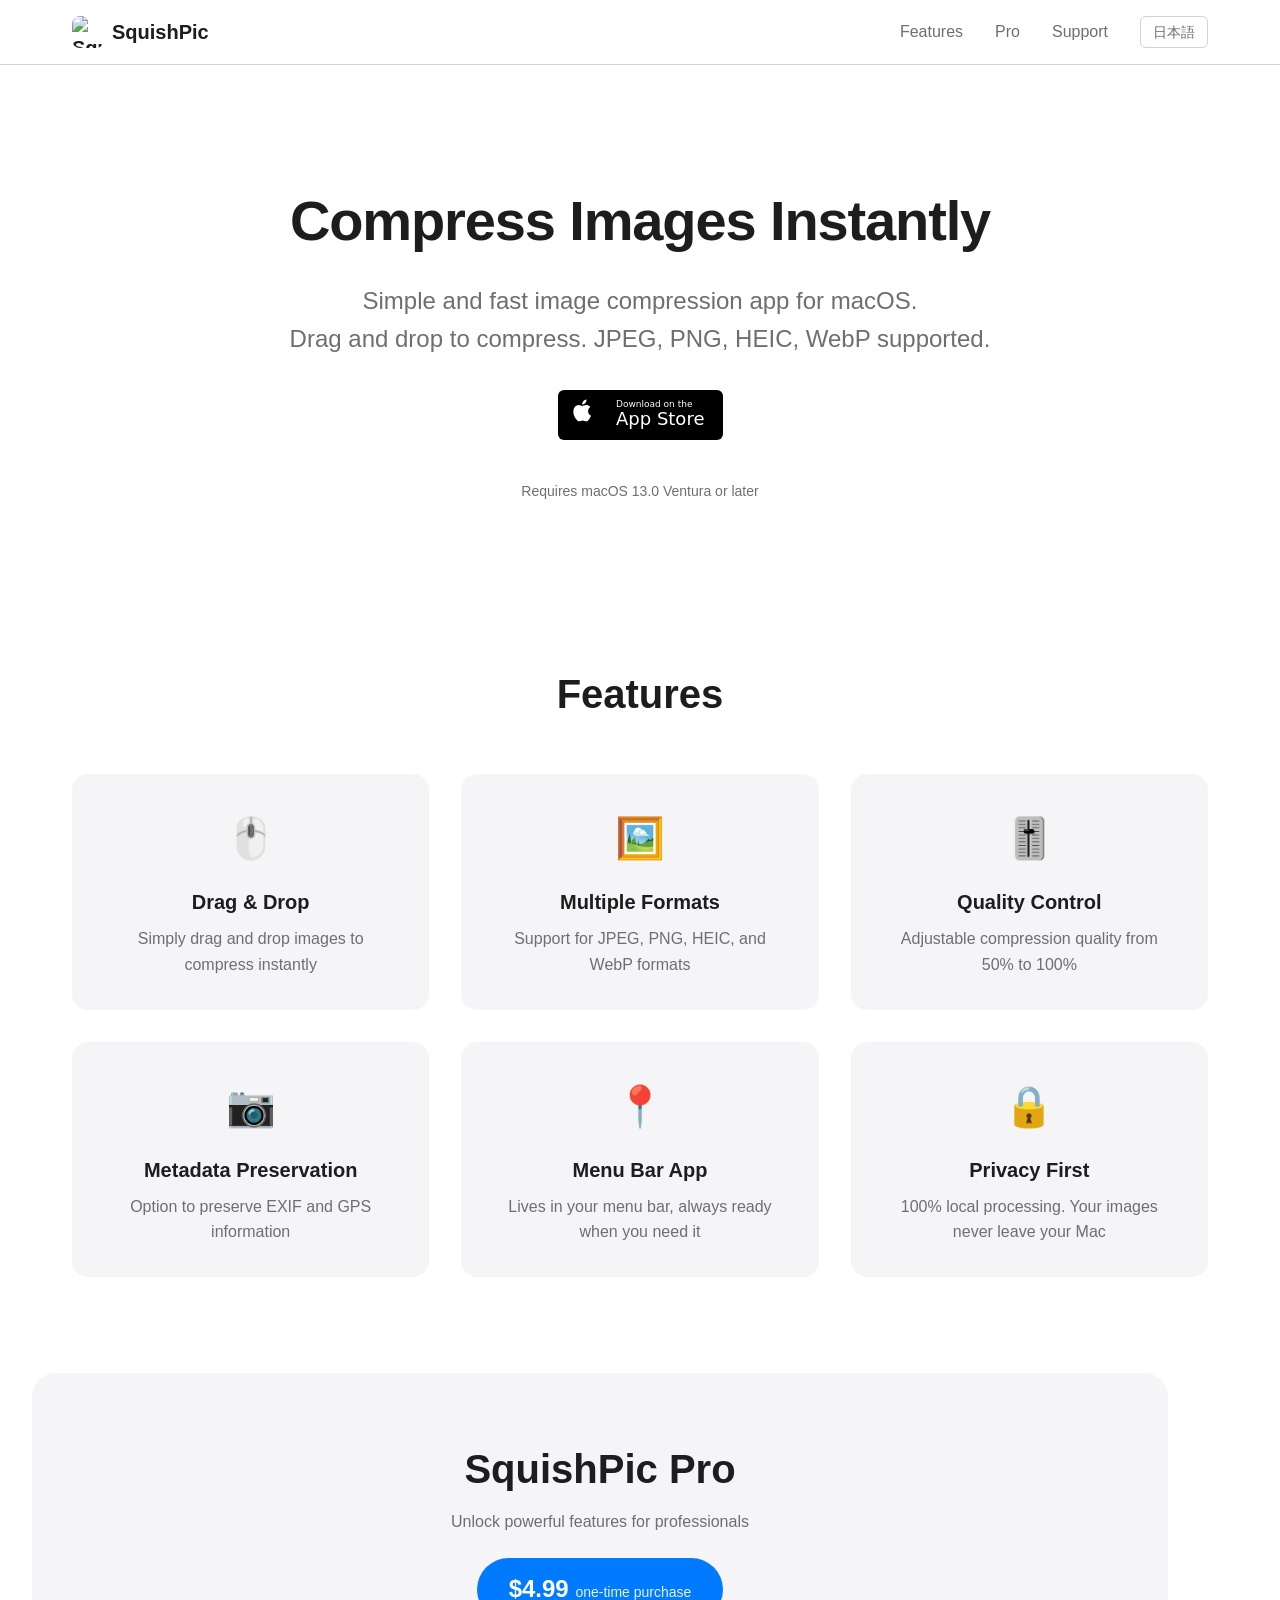
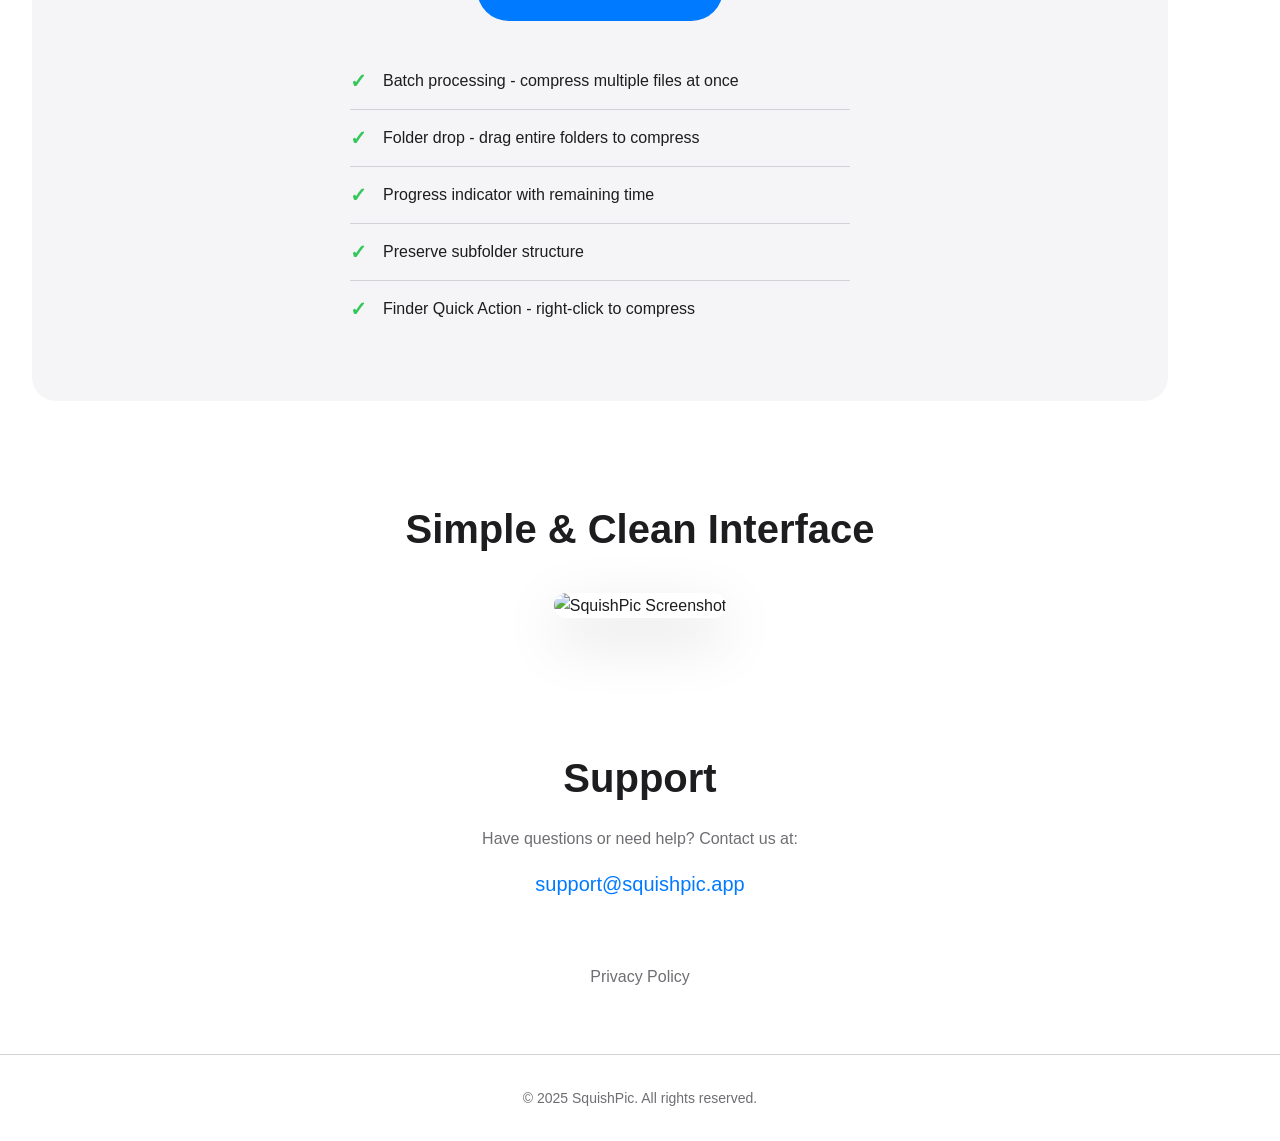
==== index.html @ c9b2c3c4 "Initial website setup with English and Japanese versions - Landing page with features, Pro version d" ====
<!DOCTYPE html>
<html lang="en">
<head>
    <meta charset="UTF-8">
    <meta name="viewport" content="width=device-width, initial-scale=1.0">
    <title>SquishPic - Fast Image Compression for macOS</title>
    <meta name="description" content="SquishPic is a simple and fast image compression app for macOS. Compress JPEG, PNG, HEIC, and WebP images with drag and drop.">
    <link rel="stylesheet" href="css/style.css">
    <link rel="icon" href="images/icon.png" type="image/png">
</head>
<body>
    <header>
        <nav>
            <div class="logo">
                <img src="images/icon.png" alt="SquishPic" width="32" height="32">
                <span>SquishPic</span>
            </div>
            <div class="nav-links">
                <a href="#features">Features</a>
                <a href="#pro">Pro</a>
                <a href="#support">Support</a>
                <a href="ja/" class="lang-switch">日本語</a>
            </div>
        </nav>
    </header>

    <main>
        <section class="hero">
            <h1>Compress Images Instantly</h1>
            <p class="tagline">Simple and fast image compression app for macOS.<br>Drag and drop to compress. JPEG, PNG, HEIC, WebP supported.</p>
            <div class="cta">
                <!-- App Store badge will be added after release -->
                <a href="#" class="app-store-badge">
                    <img src="images/appstore.svg" alt="Download on the App Store">
                </a>
            </div>
            <p class="requirements">Requires macOS 13.0 Ventura or later</p>
        </section>

        <section id="features" class="features">
            <h2>Features</h2>
            <div class="feature-grid">
                <div class="feature-card">
                    <div class="feature-icon">🖱️</div>
                    <h3>Drag & Drop</h3>
                    <p>Simply drag and drop images to compress instantly</p>
                </div>
                <div class="feature-card">
                    <div class="feature-icon">🖼️</div>
                    <h3>Multiple Formats</h3>
                    <p>Support for JPEG, PNG, HEIC, and WebP formats</p>
                </div>
                <div class="feature-card">
                    <div class="feature-icon">🎚️</div>
                    <h3>Quality Control</h3>
                    <p>Adjustable compression quality from 50% to 100%</p>
                </div>
                <div class="feature-card">
                    <div class="feature-icon">📷</div>
                    <h3>Metadata Preservation</h3>
                    <p>Option to preserve EXIF and GPS information</p>
                </div>
                <div class="feature-card">
                    <div class="feature-icon">📍</div>
                    <h3>Menu Bar App</h3>
                    <p>Lives in your menu bar, always ready when you need it</p>
                </div>
                <div class="feature-card">
                    <div class="feature-icon">🔒</div>
                    <h3>Privacy First</h3>
                    <p>100% local processing. Your images never leave your Mac</p>
                </div>
            </div>
        </section>

        <section id="pro" class="pro">
            <h2>SquishPic Pro</h2>
            <p class="pro-tagline">Unlock powerful features for professionals</p>
            <div class="price-badge">$4.99 <span>one-time purchase</span></div>
            <div class="pro-features">
                <div class="pro-feature">
                    <span class="check">✓</span>
                    <span>Batch processing - compress multiple files at once</span>
                </div>
                <div class="pro-feature">
                    <span class="check">✓</span>
                    <span>Folder drop - drag entire folders to compress</span>
                </div>
                <div class="pro-feature">
                    <span class="check">✓</span>
                    <span>Progress indicator with remaining time</span>
                </div>
                <div class="pro-feature">
                    <span class="check">✓</span>
                    <span>Preserve subfolder structure</span>
                </div>
                <div class="pro-feature">
                    <span class="check">✓</span>
                    <span>Finder Quick Action - right-click to compress</span>
                </div>
            </div>
        </section>

        <section class="screenshot">
            <h2>Simple & Clean Interface</h2>
            <div class="screenshot-container">
                <img src="images/screenshot1.png" alt="SquishPic Screenshot" class="screenshot-img">
            </div>
        </section>

        <section id="support" class="support">
            <h2>Support</h2>
            <p>Have questions or need help? Contact us at:</p>
            <a href="mailto:support@squishpic.app" class="email-link">support@squishpic.app</a>
            <div class="support-links">
                <a href="privacy.html">Privacy Policy</a>
            </div>
        </section>
    </main>

    <footer>
        <p>&copy; 2025 SquishPic. All rights reserved.</p>
    </footer>
</body>
</html>
---- css/style.css ----
/* SquishPic Website Styles */

:root {
    --primary-color: #007AFF;
    --primary-hover: #0056CC;
    --text-color: #1d1d1f;
    --text-secondary: #6e6e73;
    --background: #ffffff;
    --surface: #f5f5f7;
    --border: #d2d2d7;
    --success: #34c759;
    --max-width: 1200px;
}

@media (prefers-color-scheme: dark) {
    :root {
        --text-color: #f5f5f7;
        --text-secondary: #a1a1a6;
        --background: #000000;
        --surface: #1c1c1e;
        --border: #38383a;
    }
}

* {
    margin: 0;
    padding: 0;
    box-sizing: border-box;
}

body {
    font-family: -apple-system, BlinkMacSystemFont, 'Segoe UI', Roboto, Oxygen, Ubuntu, sans-serif;
    line-height: 1.6;
    color: var(--text-color);
    background-color: var(--background);
}

/* Header & Navigation */
header {
    position: fixed;
    top: 0;
    left: 0;
    right: 0;
    background: var(--background);
    border-bottom: 1px solid var(--border);
    z-index: 100;
    backdrop-filter: blur(20px);
    -webkit-backdrop-filter: blur(20px);
}

nav {
    max-width: var(--max-width);
    margin: 0 auto;
    padding: 1rem 2rem;
    display: flex;
    justify-content: space-between;
    align-items: center;
}

.logo {
    display: flex;
    align-items: center;
    gap: 0.5rem;
    font-weight: 600;
    font-size: 1.25rem;
}

.logo a {
    display: flex;
    align-items: center;
    gap: 0.5rem;
    text-decoration: none;
    color: var(--text-color);
}

.logo img {
    border-radius: 8px;
}

.nav-links {
    display: flex;
    gap: 2rem;
    align-items: center;
}

.nav-links a {
    color: var(--text-secondary);
    text-decoration: none;
    transition: color 0.2s;
}

.nav-links a:hover {
    color: var(--primary-color);
}

.lang-switch {
    padding: 0.25rem 0.75rem;
    border: 1px solid var(--border);
    border-radius: 6px;
    font-size: 0.875rem;
}

/* Main Content */
main {
    padding-top: 80px;
}

section {
    padding: 4rem 2rem;
    max-width: var(--max-width);
    margin: 0 auto;
}

/* Hero Section */
.hero {
    text-align: center;
    padding: 6rem 2rem;
}

.hero h1 {
    font-size: 3.5rem;
    font-weight: 700;
    margin-bottom: 1rem;
    letter-spacing: -0.02em;
}

.tagline {
    font-size: 1.5rem;
    color: var(--text-secondary);
    margin-bottom: 2rem;
}

.cta {
    margin: 2rem 0;
}

.app-store-badge img {
    height: 50px;
}

.requirements {
    font-size: 0.875rem;
    color: var(--text-secondary);
}

/* Features Section */
.features h2 {
    text-align: center;
    font-size: 2.5rem;
    margin-bottom: 3rem;
}

.feature-grid {
    display: grid;
    grid-template-columns: repeat(auto-fit, minmax(300px, 1fr));
    gap: 2rem;
}

.feature-card {
    background: var(--surface);
    padding: 2rem;
    border-radius: 16px;
    text-align: center;
}

.feature-icon {
    font-size: 2.5rem;
    margin-bottom: 1rem;
}

.feature-card h3 {
    font-size: 1.25rem;
    margin-bottom: 0.5rem;
}

.feature-card p {
    color: var(--text-secondary);
}

/* Pro Section */
.pro {
    background: var(--surface);
    border-radius: 24px;
    text-align: center;
    margin: 2rem;
    max-width: calc(var(--max-width) - 4rem);
}

.pro h2 {
    font-size: 2.5rem;
    margin-bottom: 0.5rem;
}

.pro-tagline {
    color: var(--text-secondary);
    margin-bottom: 1.5rem;
}

.price-badge {
    display: inline-block;
    background: var(--primary-color);
    color: white;
    padding: 0.75rem 2rem;
    border-radius: 100px;
    font-size: 1.5rem;
    font-weight: 600;
    margin-bottom: 2rem;
}

.price-badge span {
    font-size: 0.875rem;
    font-weight: 400;
    opacity: 0.9;
}

.pro-features {
    max-width: 500px;
    margin: 0 auto;
    text-align: left;
}

.pro-feature {
    display: flex;
    align-items: center;
    gap: 1rem;
    padding: 0.75rem 0;
    border-bottom: 1px solid var(--border);
}

.pro-feature:last-child {
    border-bottom: none;
}

.check {
    color: var(--success);
    font-weight: 600;
    font-size: 1.25rem;
}

/* Screenshot Section */
.screenshot {
    text-align: center;
}

.screenshot h2 {
    font-size: 2.5rem;
    margin-bottom: 2rem;
}

.screenshot-container {
    max-width: 600px;
    margin: 0 auto;
}

.screenshot-img {
    width: 100%;
    border-radius: 16px;
    box-shadow: 0 20px 60px rgba(0, 0, 0, 0.15);
}

/* Support Section */
.support {
    text-align: center;
}

.support h2 {
    font-size: 2.5rem;
    margin-bottom: 1rem;
}

.support p {
    color: var(--text-secondary);
    margin-bottom: 1rem;
}

.email-link {
    display: inline-block;
    font-size: 1.25rem;
    color: var(--primary-color);
    text-decoration: none;
    margin-bottom: 2rem;
}

.email-link:hover {
    text-decoration: underline;
}

.support-links {
    margin-top: 2rem;
}

.support-links a {
    color: var(--text-secondary);
    text-decoration: none;
}

.support-links a:hover {
    color: var(--primary-color);
}

/* Privacy Policy Page */
.privacy-policy {
    max-width: 800px;
    margin: 0 auto;
    padding: 4rem 2rem;
}

.privacy-policy h1 {
    font-size: 2.5rem;
    margin-bottom: 0.5rem;
}

.last-updated {
    color: var(--text-secondary);
    margin-bottom: 3rem;
}

.privacy-policy section {
    padding: 0;
    margin-bottom: 2rem;
}

.privacy-policy h2 {
    font-size: 1.5rem;
    margin-bottom: 1rem;
    margin-top: 2rem;
}

.privacy-policy p {
    margin-bottom: 1rem;
}

.privacy-policy ul {
    margin-left: 1.5rem;
    margin-bottom: 1rem;
}

.privacy-policy li {
    margin-bottom: 0.5rem;
}

/* Footer */
footer {
    text-align: center;
    padding: 2rem;
    border-top: 1px solid var(--border);
    color: var(--text-secondary);
    font-size: 0.875rem;
}

/* Responsive */
@media (max-width: 768px) {
    .hero h1 {
        font-size: 2.5rem;
    }

    .tagline {
        font-size: 1.25rem;
    }

    nav {
        padding: 1rem;
    }

    .nav-links {
        gap: 1rem;
    }

    section {
        padding: 3rem 1rem;
    }

    .pro {
        margin: 1rem;
    }

    .feature-grid {
        grid-template-columns: 1fr;
    }
}
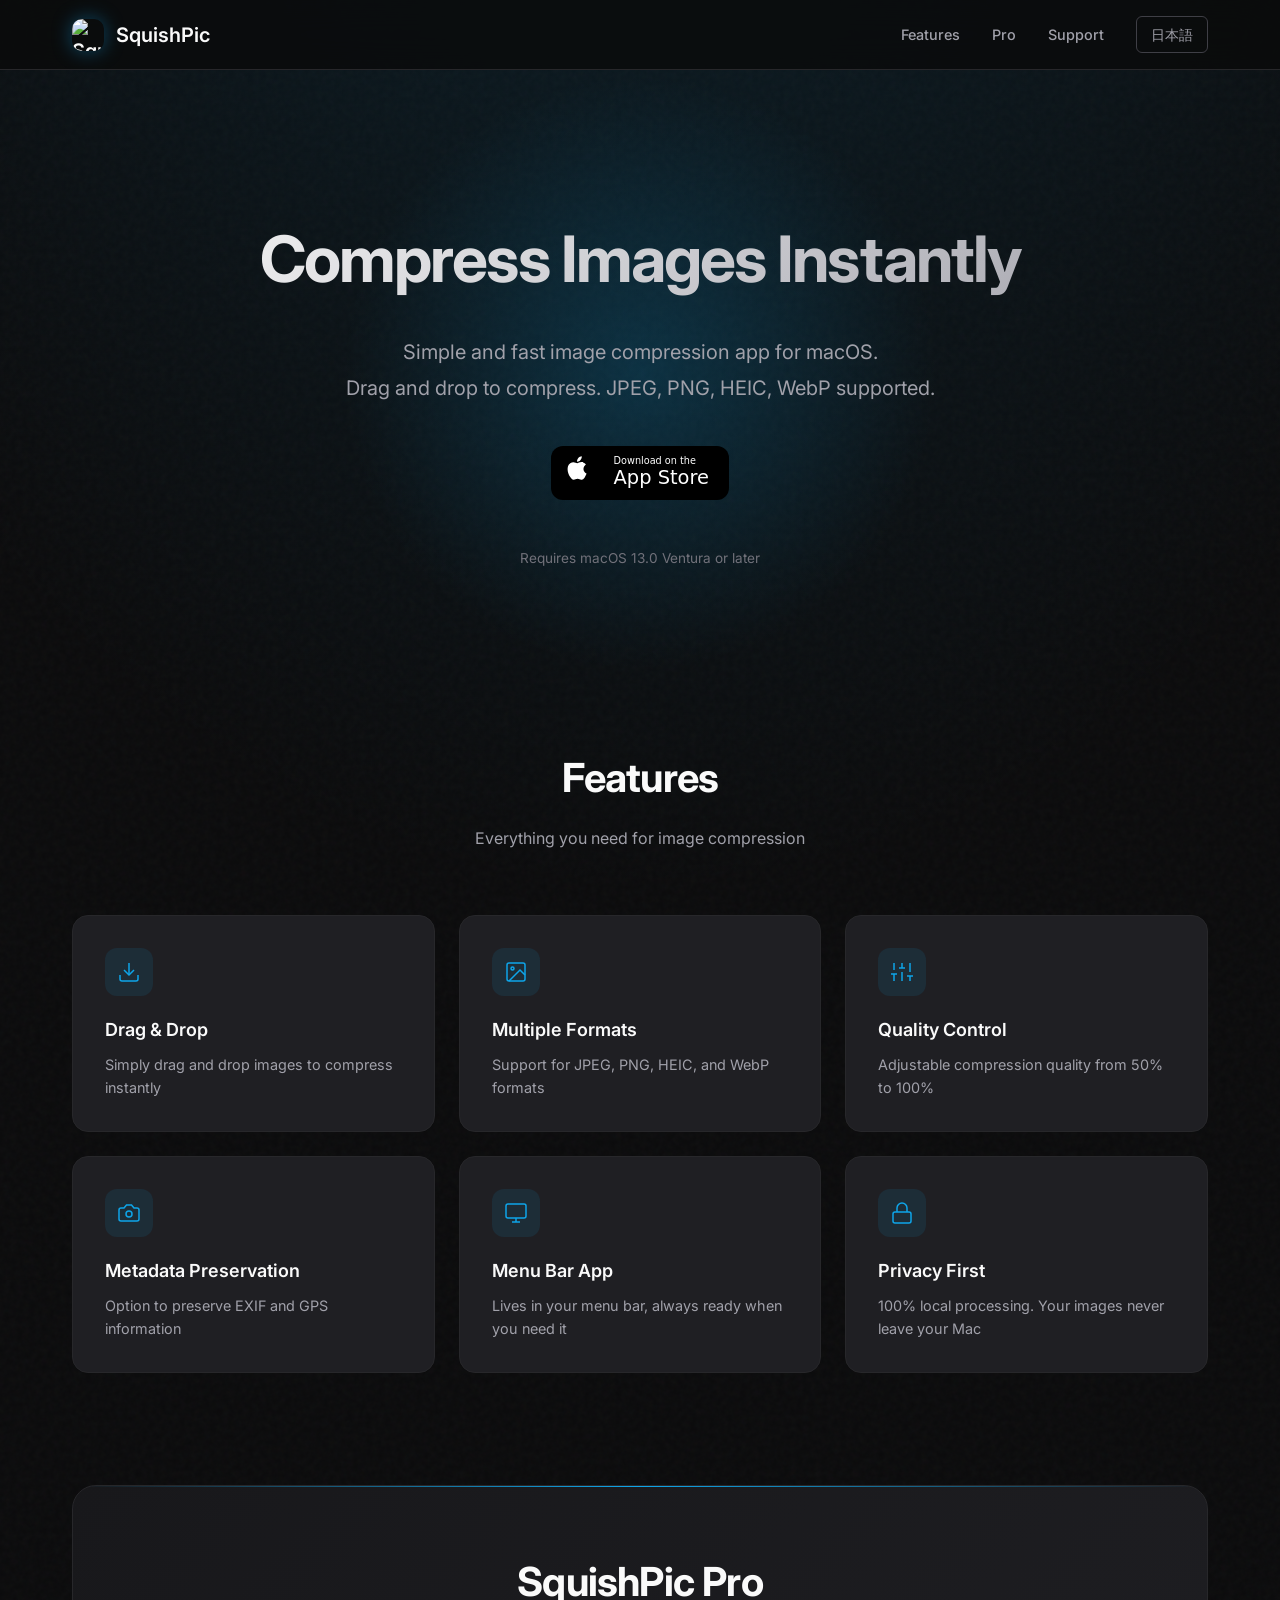
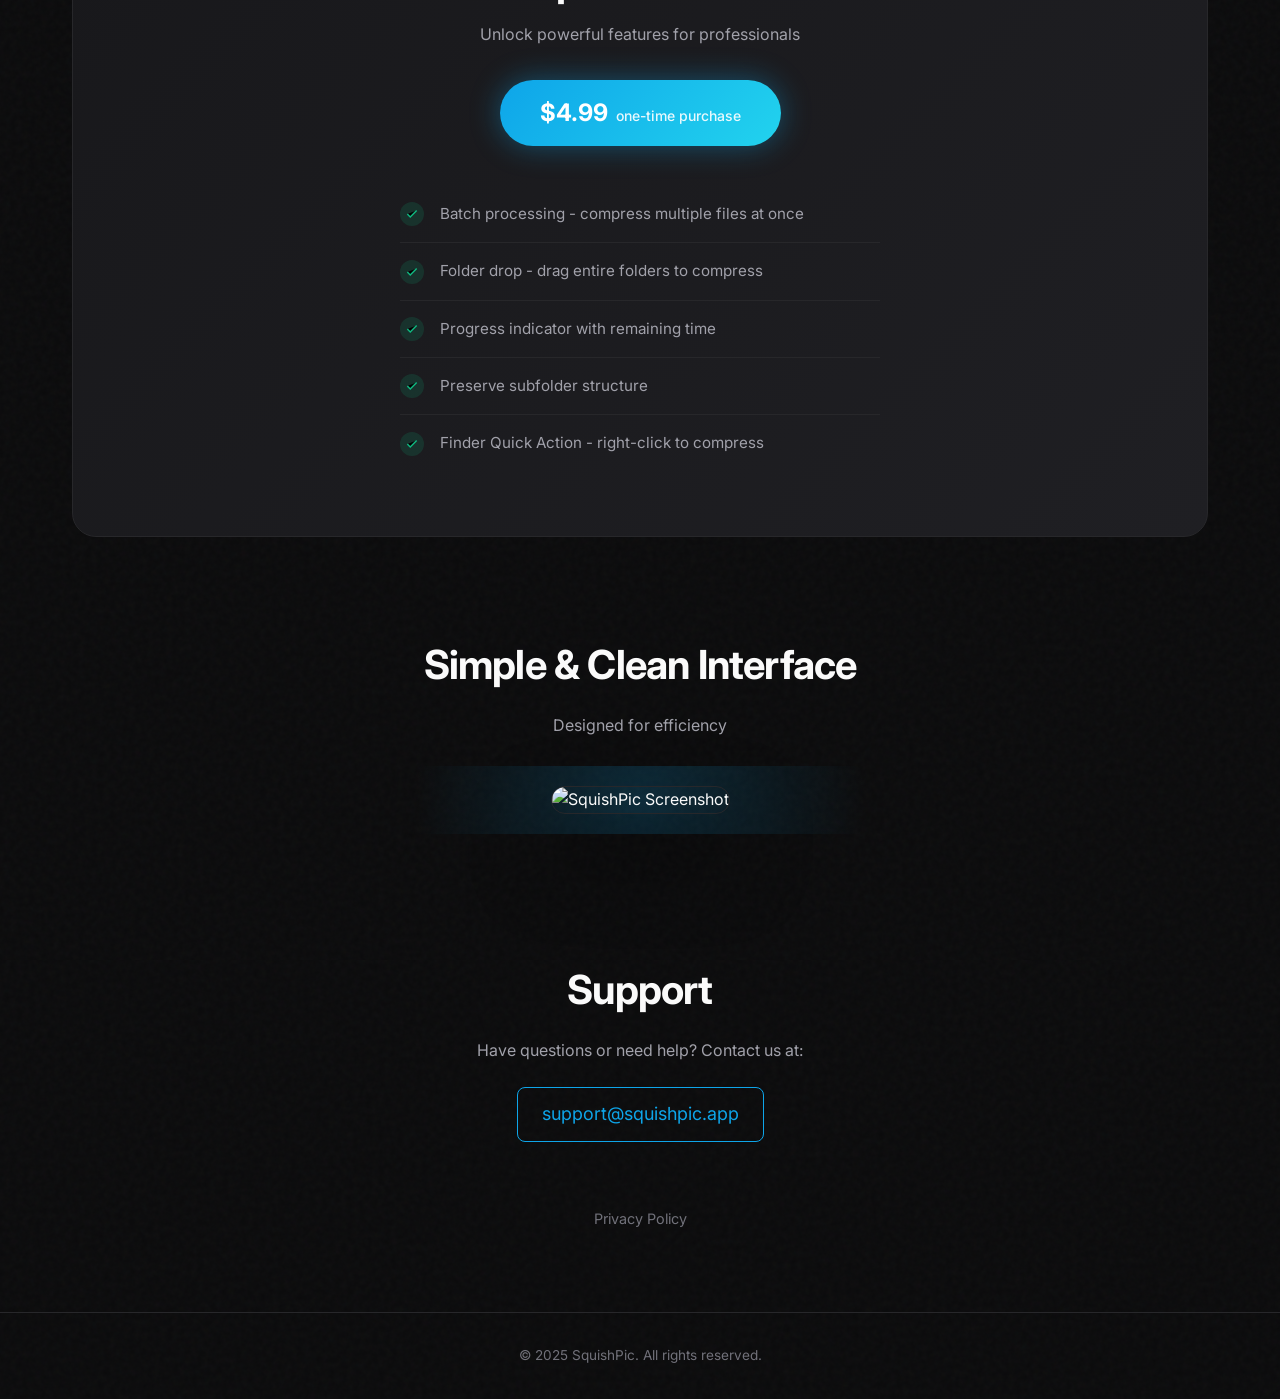
==== commit b7c2c62e: "Redesign with minimal technical aesthetic - Dark theme with cyan accent (#0ea5e9) - SVG icons replac" ====
--- a/index.html
+++ b/index.html
@@ -26,47 +26,87 @@
 
     <main>
         <section class="hero">
-            <h1>Compress Images Instantly</h1>
-            <p class="tagline">Simple and fast image compression app for macOS.<br>Drag and drop to compress. JPEG, PNG, HEIC, WebP supported.</p>
-            <div class="cta">
-                <!-- App Store badge will be added after release -->
+            <h1 class="animate-in">Compress Images Instantly</h1>
+            <p class="tagline animate-in delay-1">Simple and fast image compression app for macOS.<br>Drag and drop to compress. JPEG, PNG, HEIC, WebP supported.</p>
+            <div class="cta animate-in delay-2">
                 <a href="#" class="app-store-badge">
                     <img src="images/appstore.svg" alt="Download on the App Store">
                 </a>
             </div>
-            <p class="requirements">Requires macOS 13.0 Ventura or later</p>
+            <p class="requirements animate-in delay-3">Requires macOS 13.0 Ventura or later</p>
         </section>
 
         <section id="features" class="features">
             <h2>Features</h2>
+            <p class="features-subtitle">Everything you need for image compression</p>
             <div class="feature-grid">
                 <div class="feature-card">
-                    <div class="feature-icon">🖱️</div>
+                    <div class="feature-icon">
+                        <svg viewBox="0 0 24 24" xmlns="http://www.w3.org/2000/svg">
+                            <path d="M21 15v4a2 2 0 0 1-2 2H5a2 2 0 0 1-2-2v-4"/>
+                            <polyline points="7 10 12 15 17 10"/>
+                            <line x1="12" y1="15" x2="12" y2="3"/>
+                        </svg>
+                    </div>
                     <h3>Drag & Drop</h3>
                     <p>Simply drag and drop images to compress instantly</p>
                 </div>
                 <div class="feature-card">
-                    <div class="feature-icon">🖼️</div>
+                    <div class="feature-icon">
+                        <svg viewBox="0 0 24 24" xmlns="http://www.w3.org/2000/svg">
+                            <rect x="3" y="3" width="18" height="18" rx="2" ry="2"/>
+                            <circle cx="8.5" cy="8.5" r="1.5"/>
+                            <polyline points="21 15 16 10 5 21"/>
+                        </svg>
+                    </div>
                     <h3>Multiple Formats</h3>
                     <p>Support for JPEG, PNG, HEIC, and WebP formats</p>
                 </div>
                 <div class="feature-card">
-                    <div class="feature-icon">🎚️</div>
+                    <div class="feature-icon">
+                        <svg viewBox="0 0 24 24" xmlns="http://www.w3.org/2000/svg">
+                            <line x1="4" y1="21" x2="4" y2="14"/>
+                            <line x1="4" y1="10" x2="4" y2="3"/>
+                            <line x1="12" y1="21" x2="12" y2="12"/>
+                            <line x1="12" y1="8" x2="12" y2="3"/>
+                            <line x1="20" y1="21" x2="20" y2="16"/>
+                            <line x1="20" y1="12" x2="20" y2="3"/>
+                            <line x1="1" y1="14" x2="7" y2="14"/>
+                            <line x1="9" y1="8" x2="15" y2="8"/>
+                            <line x1="17" y1="16" x2="23" y2="16"/>
+                        </svg>
+                    </div>
                     <h3>Quality Control</h3>
                     <p>Adjustable compression quality from 50% to 100%</p>
                 </div>
                 <div class="feature-card">
-                    <div class="feature-icon">📷</div>
+                    <div class="feature-icon">
+                        <svg viewBox="0 0 24 24" xmlns="http://www.w3.org/2000/svg">
+                            <path d="M14.5 4h-5L7 7H4a2 2 0 0 0-2 2v9a2 2 0 0 0 2 2h16a2 2 0 0 0 2-2V9a2 2 0 0 0-2-2h-3l-2.5-3z"/>
+                            <circle cx="12" cy="13" r="3"/>
+                        </svg>
+                    </div>
                     <h3>Metadata Preservation</h3>
                     <p>Option to preserve EXIF and GPS information</p>
                 </div>
                 <div class="feature-card">
-                    <div class="feature-icon">📍</div>
+                    <div class="feature-icon">
+                        <svg viewBox="0 0 24 24" xmlns="http://www.w3.org/2000/svg">
+                            <rect x="2" y="3" width="20" height="14" rx="2" ry="2"/>
+                            <line x1="8" y1="21" x2="16" y2="21"/>
+                            <line x1="12" y1="17" x2="12" y2="21"/>
+                        </svg>
+                    </div>
                     <h3>Menu Bar App</h3>
                     <p>Lives in your menu bar, always ready when you need it</p>
                 </div>
                 <div class="feature-card">
-                    <div class="feature-icon">🔒</div>
+                    <div class="feature-icon">
+                        <svg viewBox="0 0 24 24" xmlns="http://www.w3.org/2000/svg">
+                            <rect x="3" y="11" width="18" height="11" rx="2" ry="2"/>
+                            <path d="M7 11V7a5 5 0 0 1 10 0v4"/>
+                        </svg>
+                    </div>
                     <h3>Privacy First</h3>
                     <p>100% local processing. Your images never leave your Mac</p>
                 </div>
@@ -76,26 +116,46 @@
         <section id="pro" class="pro">
             <h2>SquishPic Pro</h2>
             <p class="pro-tagline">Unlock powerful features for professionals</p>
-            <div class="price-badge">$4.99 <span>one-time purchase</span></div>
+            <div class="price-badge">$4.99<span>one-time purchase</span></div>
             <div class="pro-features">
                 <div class="pro-feature">
-                    <span class="check">✓</span>
+                    <span class="check">
+                        <svg viewBox="0 0 24 24" xmlns="http://www.w3.org/2000/svg">
+                            <polyline points="20 6 9 17 4 12"/>
+                        </svg>
+                    </span>
                     <span>Batch processing - compress multiple files at once</span>
                 </div>
                 <div class="pro-feature">
-                    <span class="check">✓</span>
+                    <span class="check">
+                        <svg viewBox="0 0 24 24" xmlns="http://www.w3.org/2000/svg">
+                            <polyline points="20 6 9 17 4 12"/>
+                        </svg>
+                    </span>
                     <span>Folder drop - drag entire folders to compress</span>
                 </div>
                 <div class="pro-feature">
-                    <span class="check">✓</span>
+                    <span class="check">
+                        <svg viewBox="0 0 24 24" xmlns="http://www.w3.org/2000/svg">
+                            <polyline points="20 6 9 17 4 12"/>
+                        </svg>
+                    </span>
                     <span>Progress indicator with remaining time</span>
                 </div>
                 <div class="pro-feature">
-                    <span class="check">✓</span>
+                    <span class="check">
+                        <svg viewBox="0 0 24 24" xmlns="http://www.w3.org/2000/svg">
+                            <polyline points="20 6 9 17 4 12"/>
+                        </svg>
+                    </span>
                     <span>Preserve subfolder structure</span>
                 </div>
                 <div class="pro-feature">
-                    <span class="check">✓</span>
+                    <span class="check">
+                        <svg viewBox="0 0 24 24" xmlns="http://www.w3.org/2000/svg">
+                            <polyline points="20 6 9 17 4 12"/>
+                        </svg>
+                    </span>
                     <span>Finder Quick Action - right-click to compress</span>
                 </div>
             </div>
@@ -103,6 +163,7 @@
 
         <section class="screenshot">
             <h2>Simple & Clean Interface</h2>
+            <p class="screenshot-subtitle">Designed for efficiency</p>
             <div class="screenshot-container">
                 <img src="images/screenshot1.png" alt="SquishPic Screenshot" class="screenshot-img">
             </div>
--- a/css/style.css
+++ b/css/style.css
@@ -1,25 +1,27 @@
-/* SquishPic Website Styles */
+/* SquishPic Website - Minimal Technical Design */
+
+@import url('https://fonts.googleapis.com/css2?family=Inter:wght@400;500;600;700&display=swap');
 
 :root {
-    --primary-color: #007AFF;
-    --primary-hover: #0056CC;
-    --text-color: #1d1d1f;
-    --text-secondary: #6e6e73;
-    --background: #ffffff;
-    --surface: #f5f5f7;
-    --border: #d2d2d7;
-    --success: #34c759;
+    /* Colors - Dark theme with cyan accent */
+    --primary: #0ea5e9;
+    --primary-glow: rgba(14, 165, 233, 0.4);
+    --accent: #22d3ee;
+    --success: #10b981;
+
+    --bg-dark: #0a0a0b;
+    --bg-surface: #18181b;
+    --bg-card: #1f1f23;
+    --bg-hover: #27272a;
+
+    --text: #fafafa;
+    --text-muted: #a1a1aa;
+    --text-dim: #71717a;
+
+    --border: #27272a;
+    --border-light: #3f3f46;
+
     --max-width: 1200px;
-}
-
-@media (prefers-color-scheme: dark) {
-    :root {
-        --text-color: #f5f5f7;
-        --text-secondary: #a1a1a6;
-        --background: #000000;
-        --surface: #1c1c1e;
-        --border: #38383a;
-    }
 }
 
 * {
@@ -28,12 +30,53 @@
     box-sizing: border-box;
 }
 
+html {
+    scroll-behavior: smooth;
+}
+
 body {
-    font-family: -apple-system, BlinkMacSystemFont, 'Segoe UI', Roboto, Oxygen, Ubuntu, sans-serif;
+    font-family: 'Inter', -apple-system, BlinkMacSystemFont, sans-serif;
     line-height: 1.6;
-    color: var(--text-color);
-    background-color: var(--background);
-}
+    color: var(--text);
+    background-color: var(--bg-dark);
+    background-image:
+        radial-gradient(ellipse 80% 50% at 50% -20%, rgba(14, 165, 233, 0.15), transparent),
+        url("data:image/svg+xml,%3Csvg viewBox='0 0 256 256' xmlns='http://www.w3.org/2000/svg'%3E%3Cfilter id='noise'%3E%3CfeTurbulence type='fractalNoise' baseFrequency='0.8' numOctaves='4' stitchTiles='stitch'/%3E%3C/filter%3E%3Crect width='100%25' height='100%25' filter='url(%23noise)' opacity='0.03'/%3E%3C/svg%3E");
+    min-height: 100vh;
+}
+
+/* Animations */
+@keyframes fadeInUp {
+    from {
+        opacity: 0;
+        transform: translateY(20px);
+    }
+    to {
+        opacity: 1;
+        transform: translateY(0);
+    }
+}
+
+@keyframes shimmer {
+    0% { background-position: -200% 0; }
+    100% { background-position: 200% 0; }
+}
+
+@keyframes glow {
+    0%, 100% { box-shadow: 0 0 20px var(--primary-glow); }
+    50% { box-shadow: 0 0 40px var(--primary-glow); }
+}
+
+.animate-in {
+    animation: fadeInUp 0.6s ease-out forwards;
+    opacity: 0;
+}
+
+.delay-1 { animation-delay: 0.1s; }
+.delay-2 { animation-delay: 0.2s; }
+.delay-3 { animation-delay: 0.3s; }
+.delay-4 { animation-delay: 0.4s; }
+.delay-5 { animation-delay: 0.5s; }
 
 /* Header & Navigation */
 header {
@@ -41,7 +84,7 @@
     top: 0;
     left: 0;
     right: 0;
-    background: var(--background);
+    background: rgba(10, 10, 11, 0.8);
     border-bottom: 1px solid var(--border);
     z-index: 100;
     backdrop-filter: blur(20px);
@@ -60,21 +103,23 @@
 .logo {
     display: flex;
     align-items: center;
-    gap: 0.5rem;
+    gap: 0.75rem;
     font-weight: 600;
     font-size: 1.25rem;
+    color: var(--text);
 }
 
 .logo a {
     display: flex;
     align-items: center;
-    gap: 0.5rem;
+    gap: 0.75rem;
     text-decoration: none;
-    color: var(--text-color);
+    color: var(--text);
 }
 
 .logo img {
-    border-radius: 8px;
+    border-radius: 10px;
+    box-shadow: 0 0 20px var(--primary-glow);
 }
 
 .nav-links {
@@ -84,20 +129,49 @@
 }
 
 .nav-links a {
-    color: var(--text-secondary);
+    color: var(--text-muted);
     text-decoration: none;
-    transition: color 0.2s;
+    font-size: 0.9rem;
+    font-weight: 500;
+    transition: color 0.2s ease;
+    position: relative;
 }
 
 .nav-links a:hover {
-    color: var(--primary-color);
+    color: var(--text);
+}
+
+.nav-links a::after {
+    content: '';
+    position: absolute;
+    bottom: -4px;
+    left: 0;
+    width: 0;
+    height: 2px;
+    background: var(--primary);
+    transition: width 0.2s ease;
+}
+
+.nav-links a:hover::after {
+    width: 100%;
 }
 
 .lang-switch {
-    padding: 0.25rem 0.75rem;
-    border: 1px solid var(--border);
+    padding: 0.375rem 0.875rem;
+    border: 1px solid var(--border-light);
     border-radius: 6px;
-    font-size: 0.875rem;
+    font-size: 0.8rem;
+    background: transparent;
+    transition: all 0.2s ease;
+}
+
+.lang-switch:hover {
+    border-color: var(--primary);
+    color: var(--primary);
+}
+
+.lang-switch::after {
+    display: none;
 }
 
 /* Main Content */
@@ -106,7 +180,7 @@
 }
 
 section {
-    padding: 4rem 2rem;
+    padding: 5rem 2rem;
     max-width: var(--max-width);
     margin: 0 auto;
 }
@@ -114,107 +188,212 @@
 /* Hero Section */
 .hero {
     text-align: center;
-    padding: 6rem 2rem;
+    padding: 8rem 2rem 6rem;
+    position: relative;
+}
+
+.hero::before {
+    content: '';
+    position: absolute;
+    top: 50%;
+    left: 50%;
+    transform: translate(-50%, -50%);
+    width: 600px;
+    height: 600px;
+    background: radial-gradient(circle, var(--primary-glow), transparent 70%);
+    pointer-events: none;
+    opacity: 0.5;
 }
 
 .hero h1 {
-    font-size: 3.5rem;
+    font-size: 4rem;
     font-weight: 700;
-    margin-bottom: 1rem;
-    letter-spacing: -0.02em;
+    margin-bottom: 1.5rem;
+    letter-spacing: -0.03em;
+    background: linear-gradient(135deg, var(--text) 0%, var(--text-muted) 100%);
+    -webkit-background-clip: text;
+    -webkit-text-fill-color: transparent;
+    background-clip: text;
+    position: relative;
 }
 
 .tagline {
-    font-size: 1.5rem;
-    color: var(--text-secondary);
-    margin-bottom: 2rem;
+    font-size: 1.25rem;
+    color: var(--text-muted);
+    margin-bottom: 2.5rem;
+    max-width: 600px;
+    margin-left: auto;
+    margin-right: auto;
+    line-height: 1.8;
 }
 
 .cta {
-    margin: 2rem 0;
+    margin: 2.5rem 0;
+}
+
+.app-store-badge {
+    display: inline-block;
+    transition: transform 0.2s ease, box-shadow 0.2s ease;
+}
+
+.app-store-badge:hover {
+    transform: translateY(-2px);
 }
 
 .app-store-badge img {
-    height: 50px;
+    height: 54px;
+    border-radius: 12px;
 }
 
 .requirements {
-    font-size: 0.875rem;
-    color: var(--text-secondary);
+    font-size: 0.85rem;
+    color: var(--text-dim);
 }
 
 /* Features Section */
 .features h2 {
     text-align: center;
     font-size: 2.5rem;
-    margin-bottom: 3rem;
+    font-weight: 700;
+    margin-bottom: 1rem;
+    letter-spacing: -0.02em;
+}
+
+.features-subtitle {
+    text-align: center;
+    color: var(--text-muted);
+    margin-bottom: 4rem;
 }
 
 .feature-grid {
     display: grid;
-    grid-template-columns: repeat(auto-fit, minmax(300px, 1fr));
-    gap: 2rem;
+    grid-template-columns: repeat(3, 1fr);
+    gap: 1.5rem;
 }
 
 .feature-card {
-    background: var(--surface);
+    background: var(--bg-card);
     padding: 2rem;
     border-radius: 16px;
-    text-align: center;
+    border: 1px solid var(--border);
+    transition: all 0.3s ease;
+    position: relative;
+    overflow: hidden;
+}
+
+.feature-card::before {
+    content: '';
+    position: absolute;
+    top: 0;
+    left: 0;
+    right: 0;
+    height: 1px;
+    background: linear-gradient(90deg, transparent, var(--primary), transparent);
+    opacity: 0;
+    transition: opacity 0.3s ease;
+}
+
+.feature-card:hover {
+    border-color: var(--border-light);
+    transform: translateY(-4px);
+    box-shadow: 0 20px 40px rgba(0, 0, 0, 0.3);
+}
+
+.feature-card:hover::before {
+    opacity: 1;
 }
 
 .feature-icon {
-    font-size: 2.5rem;
-    margin-bottom: 1rem;
+    width: 48px;
+    height: 48px;
+    margin-bottom: 1.25rem;
+    color: var(--primary);
+    display: flex;
+    align-items: center;
+    justify-content: center;
+    background: rgba(14, 165, 233, 0.1);
+    border-radius: 12px;
+    padding: 12px;
+}
+
+.feature-icon svg {
+    width: 24px;
+    height: 24px;
+    stroke: var(--primary);
+    stroke-width: 1.5;
+    fill: none;
 }
 
 .feature-card h3 {
-    font-size: 1.25rem;
+    font-size: 1.125rem;
+    font-weight: 600;
     margin-bottom: 0.5rem;
+    color: var(--text);
 }
 
 .feature-card p {
-    color: var(--text-secondary);
+    color: var(--text-muted);
+    font-size: 0.9rem;
+    line-height: 1.6;
 }
 
 /* Pro Section */
 .pro {
-    background: var(--surface);
+    background: linear-gradient(135deg, var(--bg-surface) 0%, var(--bg-card) 100%);
     border-radius: 24px;
     text-align: center;
-    margin: 2rem;
+    margin: 2rem auto;
+    padding: 4rem;
     max-width: calc(var(--max-width) - 4rem);
+    border: 1px solid var(--border);
+    position: relative;
+    overflow: hidden;
+}
+
+.pro::before {
+    content: '';
+    position: absolute;
+    top: 0;
+    left: 0;
+    right: 0;
+    height: 1px;
+    background: linear-gradient(90deg, transparent, var(--primary), transparent);
 }
 
 .pro h2 {
     font-size: 2.5rem;
+    font-weight: 700;
     margin-bottom: 0.5rem;
+    letter-spacing: -0.02em;
 }
 
 .pro-tagline {
-    color: var(--text-secondary);
-    margin-bottom: 1.5rem;
+    color: var(--text-muted);
+    margin-bottom: 2rem;
 }
 
 .price-badge {
     display: inline-block;
-    background: var(--primary-color);
+    background: linear-gradient(135deg, var(--primary), var(--accent));
     color: white;
-    padding: 0.75rem 2rem;
+    padding: 0.875rem 2.5rem;
     border-radius: 100px;
     font-size: 1.5rem;
-    font-weight: 600;
-    margin-bottom: 2rem;
+    font-weight: 700;
+    margin-bottom: 2.5rem;
+    box-shadow: 0 0 30px var(--primary-glow);
+    animation: glow 3s ease-in-out infinite;
 }
 
 .price-badge span {
     font-size: 0.875rem;
-    font-weight: 400;
+    font-weight: 500;
     opacity: 0.9;
+    margin-left: 0.5rem;
 }
 
 .pro-features {
-    max-width: 500px;
+    max-width: 480px;
     margin: 0 auto;
     text-align: left;
 }
@@ -223,8 +402,13 @@
     display: flex;
     align-items: center;
     gap: 1rem;
-    padding: 0.75rem 0;
+    padding: 1rem 0;
     border-bottom: 1px solid var(--border);
+    transition: padding-left 0.2s ease;
+}
+
+.pro-feature:hover {
+    padding-left: 0.5rem;
 }
 
 .pro-feature:last-child {
@@ -232,57 +416,104 @@
 }
 
 .check {
-    color: var(--success);
-    font-weight: 600;
-    font-size: 1.25rem;
+    width: 24px;
+    height: 24px;
+    background: rgba(16, 185, 129, 0.15);
+    border-radius: 50%;
+    display: flex;
+    align-items: center;
+    justify-content: center;
+    flex-shrink: 0;
+}
+
+.check svg {
+    width: 14px;
+    height: 14px;
+    stroke: var(--success);
+    stroke-width: 2.5;
+}
+
+.pro-feature span:last-child {
+    color: var(--text-muted);
+    font-size: 0.95rem;
 }
 
 /* Screenshot Section */
 .screenshot {
     text-align: center;
+    padding: 4rem 2rem;
 }
 
 .screenshot h2 {
     font-size: 2.5rem;
-    margin-bottom: 2rem;
+    font-weight: 700;
+    margin-bottom: 1rem;
+    letter-spacing: -0.02em;
+}
+
+.screenshot-subtitle {
+    color: var(--text-muted);
+    margin-bottom: 3rem;
 }
 
 .screenshot-container {
     max-width: 600px;
     margin: 0 auto;
+    position: relative;
+}
+
+.screenshot-container::before {
+    content: '';
+    position: absolute;
+    inset: -20px;
+    background: radial-gradient(circle at center, var(--primary-glow), transparent 70%);
+    z-index: -1;
+    opacity: 0.5;
 }
 
 .screenshot-img {
     width: 100%;
     border-radius: 16px;
-    box-shadow: 0 20px 60px rgba(0, 0, 0, 0.15);
+    border: 1px solid var(--border);
+    box-shadow: 0 40px 80px rgba(0, 0, 0, 0.5);
 }
 
 /* Support Section */
 .support {
     text-align: center;
+    padding: 5rem 2rem;
 }
 
 .support h2 {
     font-size: 2.5rem;
+    font-weight: 700;
     margin-bottom: 1rem;
-}
-
-.support p {
-    color: var(--text-secondary);
-    margin-bottom: 1rem;
+    letter-spacing: -0.02em;
+}
+
+.support > p {
+    color: var(--text-muted);
+    margin-bottom: 1.5rem;
 }
 
 .email-link {
-    display: inline-block;
-    font-size: 1.25rem;
-    color: var(--primary-color);
+    display: inline-flex;
+    align-items: center;
+    gap: 0.5rem;
+    font-size: 1.125rem;
+    color: var(--primary);
     text-decoration: none;
+    padding: 0.75rem 1.5rem;
+    border: 1px solid var(--primary);
+    border-radius: 8px;
+    transition: all 0.2s ease;
     margin-bottom: 2rem;
 }
 
 .email-link:hover {
-    text-decoration: underline;
+    background: var(--primary);
+    color: white;
+    box-shadow: 0 0 20px var(--primary-glow);
 }
 
 .support-links {
@@ -290,12 +521,14 @@
 }
 
 .support-links a {
-    color: var(--text-secondary);
+    color: var(--text-dim);
     text-decoration: none;
+    font-size: 0.9rem;
+    transition: color 0.2s ease;
 }
 
 .support-links a:hover {
-    color: var(--primary-color);
+    color: var(--primary);
 }
 
 /* Privacy Policy Page */
@@ -307,11 +540,13 @@
 
 .privacy-policy h1 {
     font-size: 2.5rem;
+    font-weight: 700;
     margin-bottom: 0.5rem;
+    letter-spacing: -0.02em;
 }
 
 .last-updated {
-    color: var(--text-secondary);
+    color: var(--text-muted);
     margin-bottom: 3rem;
 }
 
@@ -322,12 +557,15 @@
 
 .privacy-policy h2 {
     font-size: 1.5rem;
+    font-weight: 600;
     margin-bottom: 1rem;
-    margin-top: 2rem;
+    margin-top: 2.5rem;
+    color: var(--text);
 }
 
 .privacy-policy p {
     margin-bottom: 1rem;
+    color: var(--text-muted);
 }
 
 .privacy-policy ul {
@@ -337,6 +575,21 @@
 
 .privacy-policy li {
     margin-bottom: 0.5rem;
+    color: var(--text-muted);
+}
+
+.privacy-policy strong {
+    color: var(--text);
+}
+
+.privacy-policy a {
+    color: var(--primary);
+    text-decoration: none;
+    transition: color 0.2s ease;
+}
+
+.privacy-policy a:hover {
+    color: var(--accent);
 }
 
 /* Footer */
@@ -344,18 +597,24 @@
     text-align: center;
     padding: 2rem;
     border-top: 1px solid var(--border);
-    color: var(--text-secondary);
-    font-size: 0.875rem;
+    color: var(--text-dim);
+    font-size: 0.85rem;
 }
 
 /* Responsive */
+@media (max-width: 968px) {
+    .feature-grid {
+        grid-template-columns: repeat(2, 1fr);
+    }
+}
+
 @media (max-width: 768px) {
     .hero h1 {
-        font-size: 2.5rem;
+        font-size: 2.75rem;
     }
 
     .tagline {
-        font-size: 1.25rem;
+        font-size: 1.1rem;
     }
 
     nav {
@@ -372,9 +631,14 @@
 
     .pro {
         margin: 1rem;
+        padding: 2.5rem 1.5rem;
     }
 
     .feature-grid {
         grid-template-columns: 1fr;
     }
-}
+
+    .feature-card {
+        padding: 1.5rem;
+    }
+}
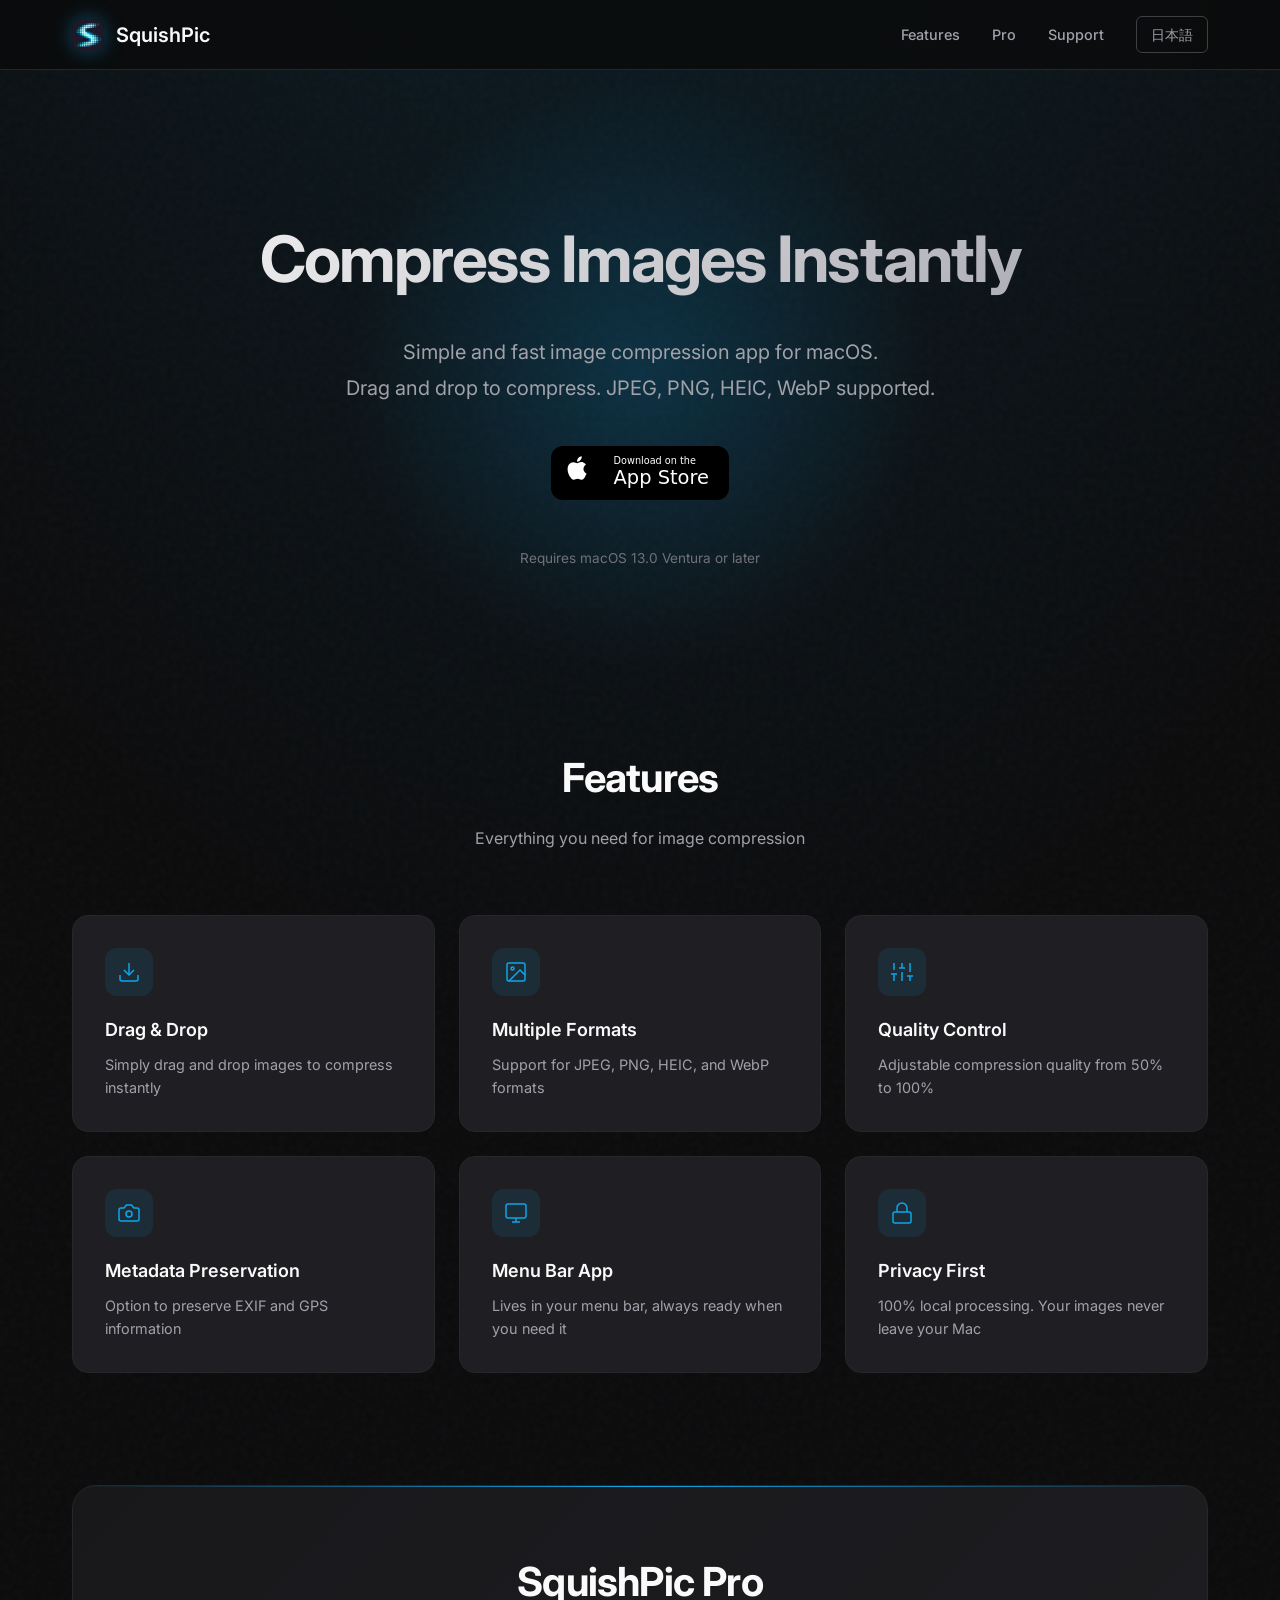
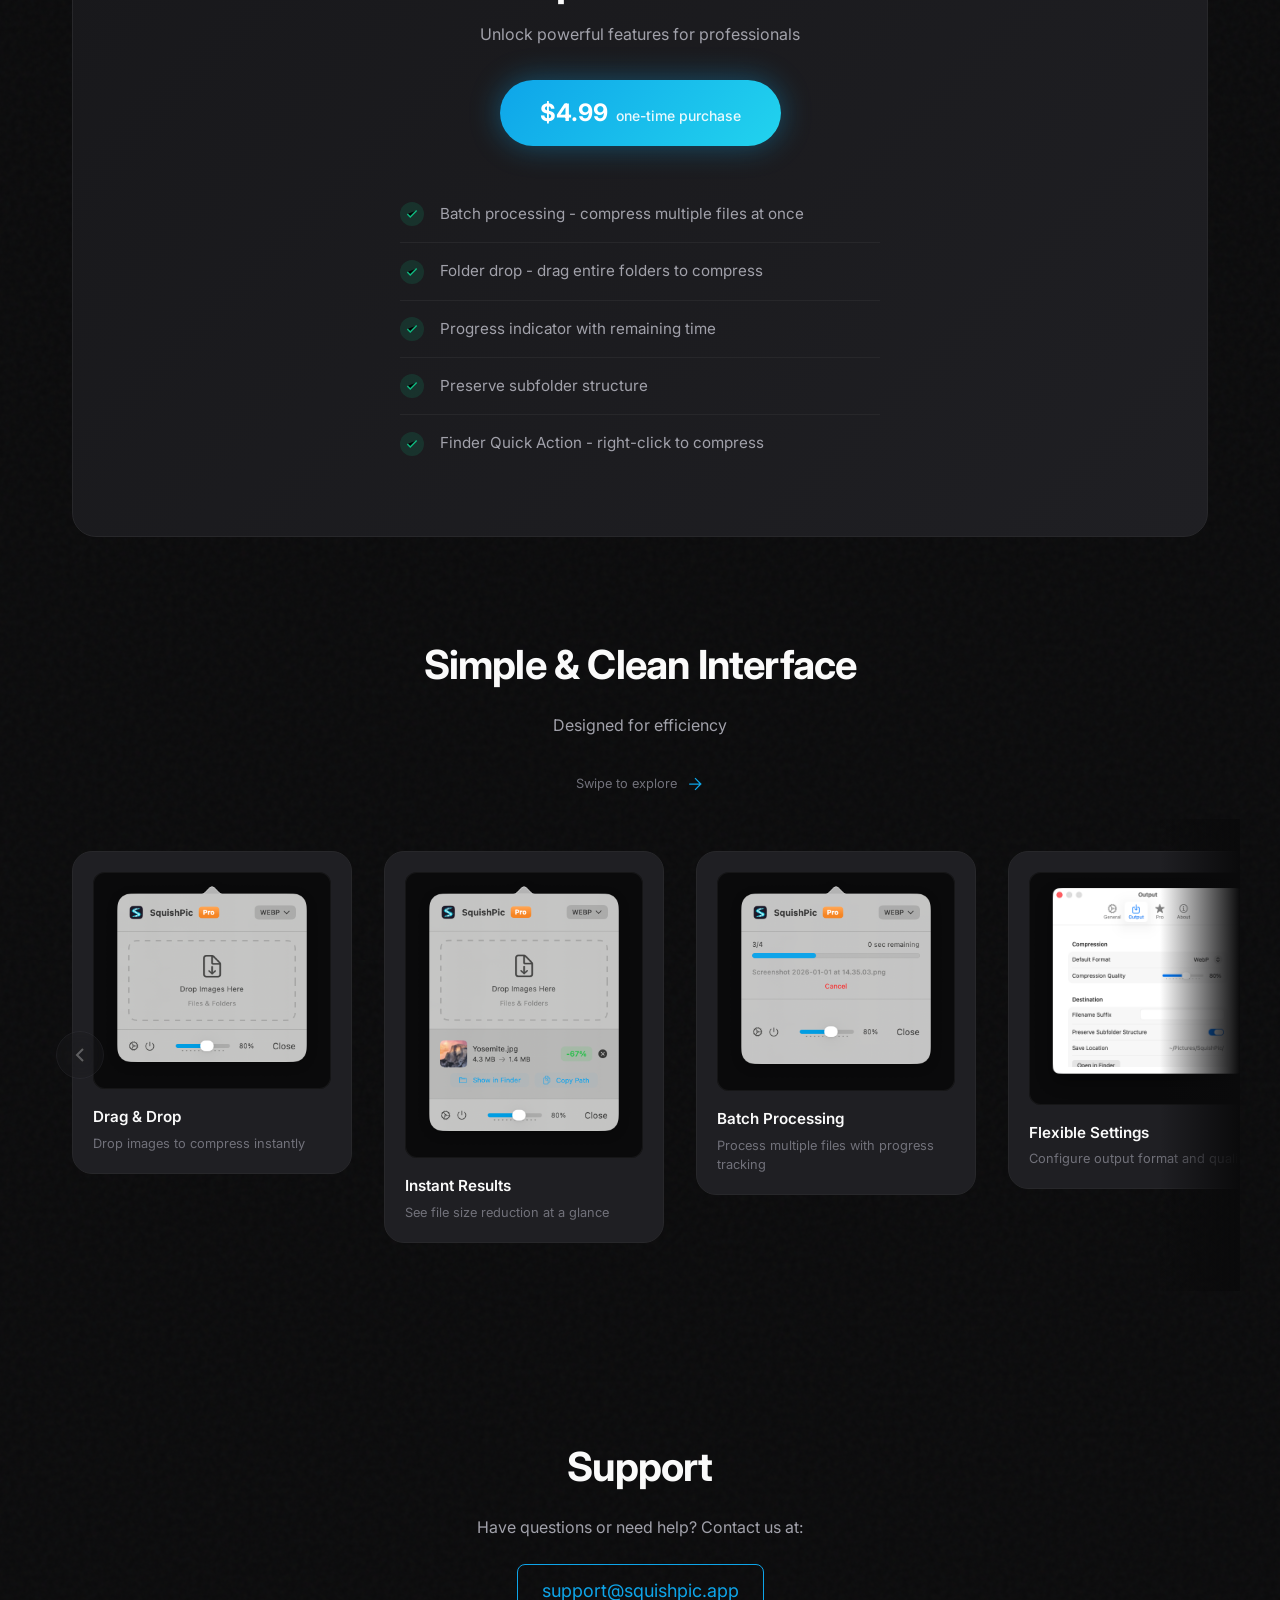
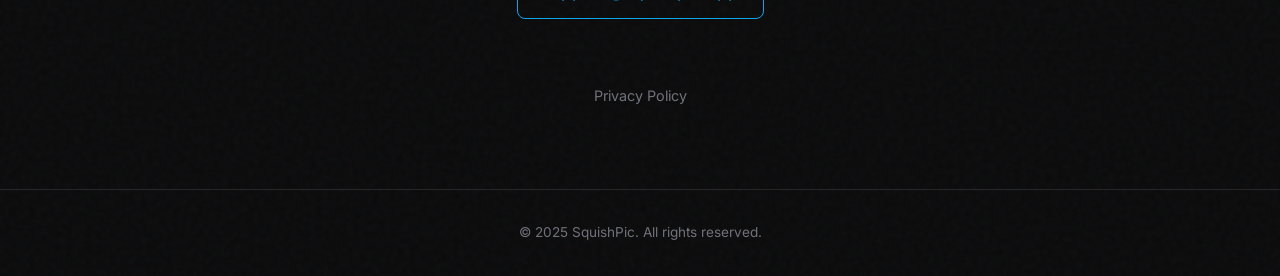
==== commit c84ab73d: "Add screenshot gallery with horizontal scroll UI - Add 5 app screenshots (EN/JP versions) showcasing" ====
--- a/index.html
+++ b/index.html
@@ -164,8 +164,80 @@
         <section class="screenshot">
             <h2>Simple & Clean Interface</h2>
             <p class="screenshot-subtitle">Designed for efficiency</p>
-            <div class="screenshot-container">
-                <img src="images/screenshot1.png" alt="SquishPic Screenshot" class="screenshot-img">
+            <div class="scroll-hint">
+                <span>Swipe to explore</span>
+                <svg viewBox="0 0 24 24" xmlns="http://www.w3.org/2000/svg">
+                    <path d="M5 12h14M12 5l7 7-7 7"/>
+                </svg>
+            </div>
+            <div class="screenshot-gallery-wrapper">
+                <button class="screenshot-nav prev" aria-label="Previous">
+                    <svg viewBox="0 0 24 24" xmlns="http://www.w3.org/2000/svg">
+                        <path d="M15 18l-6-6 6-6"/>
+                    </svg>
+                </button>
+                <button class="screenshot-nav next" aria-label="Next">
+                    <svg viewBox="0 0 24 24" xmlns="http://www.w3.org/2000/svg">
+                        <path d="M9 18l6-6-6-6"/>
+                    </svg>
+                </button>
+                <div class="screenshot-gallery">
+                    <div class="screenshot-card">
+                        <div class="screenshot-card-inner">
+                            <div class="screenshot-image-wrapper">
+                                <img src="images/screenshots/en-1.png" alt="Drop zone interface">
+                            </div>
+                            <div class="screenshot-caption">
+                                <h3>Drag & Drop</h3>
+                                <p>Drop images to compress instantly</p>
+                            </div>
+                        </div>
+                    </div>
+                    <div class="screenshot-card">
+                        <div class="screenshot-card-inner">
+                            <div class="screenshot-image-wrapper">
+                                <img src="images/screenshots/en-2.png" alt="Compression results">
+                            </div>
+                            <div class="screenshot-caption">
+                                <h3>Instant Results</h3>
+                                <p>See file size reduction at a glance</p>
+                            </div>
+                        </div>
+                    </div>
+                    <div class="screenshot-card">
+                        <div class="screenshot-card-inner">
+                            <div class="screenshot-image-wrapper">
+                                <img src="images/screenshots/en-3.png" alt="Batch processing">
+                            </div>
+                            <div class="screenshot-caption">
+                                <h3>Batch Processing</h3>
+                                <p>Process multiple files with progress tracking</p>
+                            </div>
+                        </div>
+                    </div>
+                    <div class="screenshot-card">
+                        <div class="screenshot-card-inner">
+                            <div class="screenshot-image-wrapper">
+                                <img src="images/screenshots/en-4.png" alt="Settings panel">
+                            </div>
+                            <div class="screenshot-caption">
+                                <h3>Flexible Settings</h3>
+                                <p>Configure output format and quality</p>
+                            </div>
+                        </div>
+                    </div>
+                    <div class="screenshot-card">
+                        <div class="screenshot-card-inner">
+                            <div class="screenshot-image-wrapper">
+                                <img src="images/screenshots/en-5.png" alt="Finder Quick Action">
+                            </div>
+                            <div class="screenshot-caption">
+                                <h3>Quick Action</h3>
+                                <p>Right-click to compress from Finder</p>
+                            </div>
+                        </div>
+                    </div>
+                </div>
             </div>
         </section>
 
@@ -182,5 +254,53 @@
     <footer>
         <p>&copy; 2025 SquishPic. All rights reserved.</p>
     </footer>
+
+    <script>
+    (function() {
+        const gallery = document.querySelector('.screenshot-gallery');
+        const wrapper = document.querySelector('.screenshot-gallery-wrapper');
+        const cards = document.querySelectorAll('.screenshot-card');
+        const prevBtn = document.querySelector('.screenshot-nav.prev');
+        const nextBtn = document.querySelector('.screenshot-nav.next');
+
+        if (!gallery || !wrapper) return;
+
+        const cardWidth = 280 + 32;
+        let currentIndex = 0;
+
+        function updateScrollState() {
+            const scrollLeft = gallery.scrollLeft;
+            const maxScroll = gallery.scrollWidth - gallery.clientWidth;
+
+            wrapper.classList.remove('scroll-start', 'scroll-middle', 'scroll-end');
+
+            if (scrollLeft <= 10) {
+                wrapper.classList.add('scroll-start');
+            } else if (scrollLeft >= maxScroll - 10) {
+                wrapper.classList.add('scroll-end');
+            } else {
+                wrapper.classList.add('scroll-middle');
+            }
+
+            currentIndex = Math.round(scrollLeft / cardWidth);
+            if (prevBtn) prevBtn.disabled = scrollLeft <= 10;
+            if (nextBtn) nextBtn.disabled = scrollLeft >= maxScroll - 10;
+        }
+
+        function scrollToCard(index) {
+            if (index < 0 || index >= cards.length) return;
+            currentIndex = index;
+            gallery.scrollTo({ left: index * cardWidth, behavior: 'smooth' });
+        }
+
+        gallery.addEventListener('scroll', updateScrollState, { passive: true });
+
+        if (prevBtn) prevBtn.addEventListener('click', () => scrollToCard(currentIndex - 1));
+        if (nextBtn) nextBtn.addEventListener('click', () => scrollToCard(currentIndex + 1));
+
+        updateScrollState();
+        wrapper.classList.add('scroll-start');
+    })();
+    </script>
 </body>
 </html>
--- a/css/style.css
+++ b/css/style.css
@@ -442,6 +442,8 @@
 .screenshot {
     text-align: center;
     padding: 4rem 2rem;
+    overflow: hidden;
+    position: relative;
 }
 
 .screenshot h2 {
@@ -453,9 +455,303 @@
 
 .screenshot-subtitle {
     color: var(--text-muted);
-    margin-bottom: 3rem;
-}
-
+    margin-bottom: 2rem;
+}
+
+/* Scroll Hint */
+.scroll-hint {
+    display: inline-flex;
+    align-items: center;
+    gap: 0.5rem;
+    color: var(--text-dim);
+    font-size: 0.8rem;
+    margin-bottom: 1.5rem;
+    animation: pulseHint 2s ease-in-out infinite;
+}
+
+.scroll-hint svg {
+    width: 20px;
+    height: 20px;
+    stroke: var(--primary);
+    stroke-width: 1.5;
+    fill: none;
+    animation: swipeArrow 1.5s ease-in-out infinite;
+}
+
+@keyframes pulseHint {
+    0%, 100% { opacity: 0.6; }
+    50% { opacity: 1; }
+}
+
+@keyframes swipeArrow {
+    0%, 100% { transform: translateX(0); }
+    50% { transform: translateX(5px); }
+}
+
+/* Screenshot Gallery Wrapper */
+.screenshot-gallery-wrapper {
+    position: relative;
+    margin: 0 -2rem;
+}
+
+/* Edge Fade Indicators */
+.screenshot-gallery-wrapper::before,
+.screenshot-gallery-wrapper::after {
+    content: '';
+    position: absolute;
+    top: 0;
+    bottom: 0;
+    width: 80px;
+    z-index: 2;
+    pointer-events: none;
+    transition: opacity 0.3s ease;
+}
+
+.screenshot-gallery-wrapper::before {
+    left: 0;
+    background: linear-gradient(to right, var(--bg-dark), transparent);
+    opacity: 0;
+}
+
+.screenshot-gallery-wrapper::after {
+    right: 0;
+    background: linear-gradient(to left, var(--bg-dark), transparent);
+    opacity: 1;
+}
+
+.screenshot-gallery-wrapper.scroll-start::before {
+    opacity: 0;
+}
+
+.screenshot-gallery-wrapper.scroll-end::after {
+    opacity: 0;
+}
+
+.screenshot-gallery-wrapper.scroll-middle::before,
+.screenshot-gallery-wrapper.scroll-middle::after {
+    opacity: 1;
+}
+
+/* Navigation Arrows */
+.screenshot-nav {
+    position: absolute;
+    top: 50%;
+    transform: translateY(-50%);
+    width: 48px;
+    height: 48px;
+    border-radius: 50%;
+    background: var(--bg-card);
+    border: 1px solid var(--border-light);
+    color: var(--text);
+    cursor: pointer;
+    z-index: 3;
+    display: flex;
+    align-items: center;
+    justify-content: center;
+    transition: all 0.3s ease;
+    opacity: 0;
+    backdrop-filter: blur(10px);
+}
+
+.screenshot-gallery-wrapper:hover .screenshot-nav {
+    opacity: 1;
+}
+
+.screenshot-nav:hover {
+    background: var(--primary);
+    border-color: var(--primary);
+    box-shadow: 0 0 20px var(--primary-glow);
+    transform: translateY(-50%) scale(1.1);
+}
+
+.screenshot-nav:active {
+    transform: translateY(-50%) scale(0.95);
+}
+
+.screenshot-nav.prev {
+    left: 1rem;
+}
+
+.screenshot-nav.next {
+    right: 1rem;
+}
+
+.screenshot-nav svg {
+    width: 24px;
+    height: 24px;
+    stroke: currentColor;
+    stroke-width: 2;
+    fill: none;
+}
+
+.screenshot-nav:disabled {
+    opacity: 0.3;
+    cursor: not-allowed;
+}
+
+.screenshot-nav:disabled:hover {
+    background: var(--bg-card);
+    border-color: var(--border-light);
+    box-shadow: none;
+    transform: translateY(-50%);
+}
+
+/* Screenshot Gallery */
+.screenshot-gallery {
+    display: flex;
+    gap: 2rem;
+    overflow-x: auto;
+    scroll-snap-type: x mandatory;
+    scroll-behavior: smooth;
+    padding: 2rem 2rem 3rem;
+    -webkit-overflow-scrolling: touch;
+    scrollbar-width: none;
+    -ms-overflow-style: none;
+}
+
+.screenshot-gallery::-webkit-scrollbar {
+    display: none;
+}
+
+/* Initial nudge animation */
+@keyframes scrollNudge {
+    0% { transform: translateX(0); }
+    30% { transform: translateX(-20px); }
+    60% { transform: translateX(0); }
+    100% { transform: translateX(0); }
+}
+
+.screenshot-gallery.animate-nudge {
+    animation: scrollNudge 1s ease-out 0.5s;
+}
+
+.screenshot-card {
+    flex: 0 0 auto;
+    width: 280px;
+    scroll-snap-align: center;
+    position: relative;
+}
+
+.screenshot-card-inner {
+    background: var(--bg-card);
+    border-radius: 20px;
+    border: 1px solid var(--border);
+    padding: 1.25rem;
+    transition: all 0.4s cubic-bezier(0.4, 0, 0.2, 1);
+    position: relative;
+    overflow: hidden;
+}
+
+.screenshot-card-inner::before {
+    content: '';
+    position: absolute;
+    top: 0;
+    left: 0;
+    right: 0;
+    height: 2px;
+    background: linear-gradient(90deg, transparent, var(--primary), transparent);
+    opacity: 0;
+    transition: opacity 0.3s ease;
+}
+
+.screenshot-card:hover .screenshot-card-inner {
+    border-color: var(--border-light);
+    transform: translateY(-8px);
+    box-shadow: 0 30px 60px rgba(0, 0, 0, 0.4), 0 0 40px var(--primary-glow);
+}
+
+.screenshot-card:hover .screenshot-card-inner::before {
+    opacity: 1;
+}
+
+.screenshot-image-wrapper {
+    position: relative;
+    border-radius: 12px;
+    overflow: hidden;
+    background: var(--bg-dark);
+    margin-bottom: 1rem;
+}
+
+.screenshot-image-wrapper::after {
+    content: '';
+    position: absolute;
+    inset: 0;
+    border-radius: 12px;
+    box-shadow: inset 0 0 0 1px rgba(255, 255, 255, 0.05);
+    pointer-events: none;
+}
+
+.screenshot-card img {
+    width: 100%;
+    height: auto;
+    display: block;
+    transition: transform 0.4s ease;
+}
+
+.screenshot-card:hover img {
+    transform: scale(1.02);
+}
+
+.screenshot-caption {
+    text-align: left;
+}
+
+.screenshot-caption h3 {
+    font-size: 0.95rem;
+    font-weight: 600;
+    color: var(--text);
+    margin-bottom: 0.25rem;
+}
+
+.screenshot-caption p {
+    font-size: 0.8rem;
+    color: var(--text-dim);
+    line-height: 1.5;
+}
+
+/* Screenshot Indicators */
+.screenshot-indicators {
+    display: flex;
+    justify-content: center;
+    gap: 0.75rem;
+    margin-top: 2rem;
+}
+
+.screenshot-indicator {
+    width: 32px;
+    height: 4px;
+    border-radius: 2px;
+    background: var(--border);
+    border: none;
+    cursor: pointer;
+    transition: all 0.3s ease;
+    padding: 0;
+    position: relative;
+    overflow: hidden;
+}
+
+.screenshot-indicator::after {
+    content: '';
+    position: absolute;
+    left: 0;
+    top: 0;
+    height: 100%;
+    width: 0;
+    background: var(--primary);
+    border-radius: 2px;
+    transition: width 0.3s ease;
+}
+
+.screenshot-indicator:hover {
+    background: var(--border-light);
+}
+
+.screenshot-indicator.active::after {
+    width: 100%;
+    box-shadow: 0 0 10px var(--primary-glow);
+}
+
+/* Legacy single screenshot support */
 .screenshot-container {
     max-width: 600px;
     margin: 0 auto;
@@ -641,4 +937,31 @@
     .feature-card {
         padding: 1.5rem;
     }
-}
+
+    /* Screenshot Gallery Mobile */
+    .screenshot-nav {
+        display: none;
+    }
+
+    .screenshot-gallery-wrapper::before,
+    .screenshot-gallery-wrapper::after {
+        width: 40px;
+    }
+
+    .screenshot-card {
+        width: 260px;
+    }
+
+    .screenshot-gallery {
+        gap: 1rem;
+        padding: 1.5rem 1rem 2rem;
+    }
+
+    .screenshot-indicators {
+        gap: 0.5rem;
+    }
+
+    .screenshot-indicator {
+        width: 24px;
+    }
+}
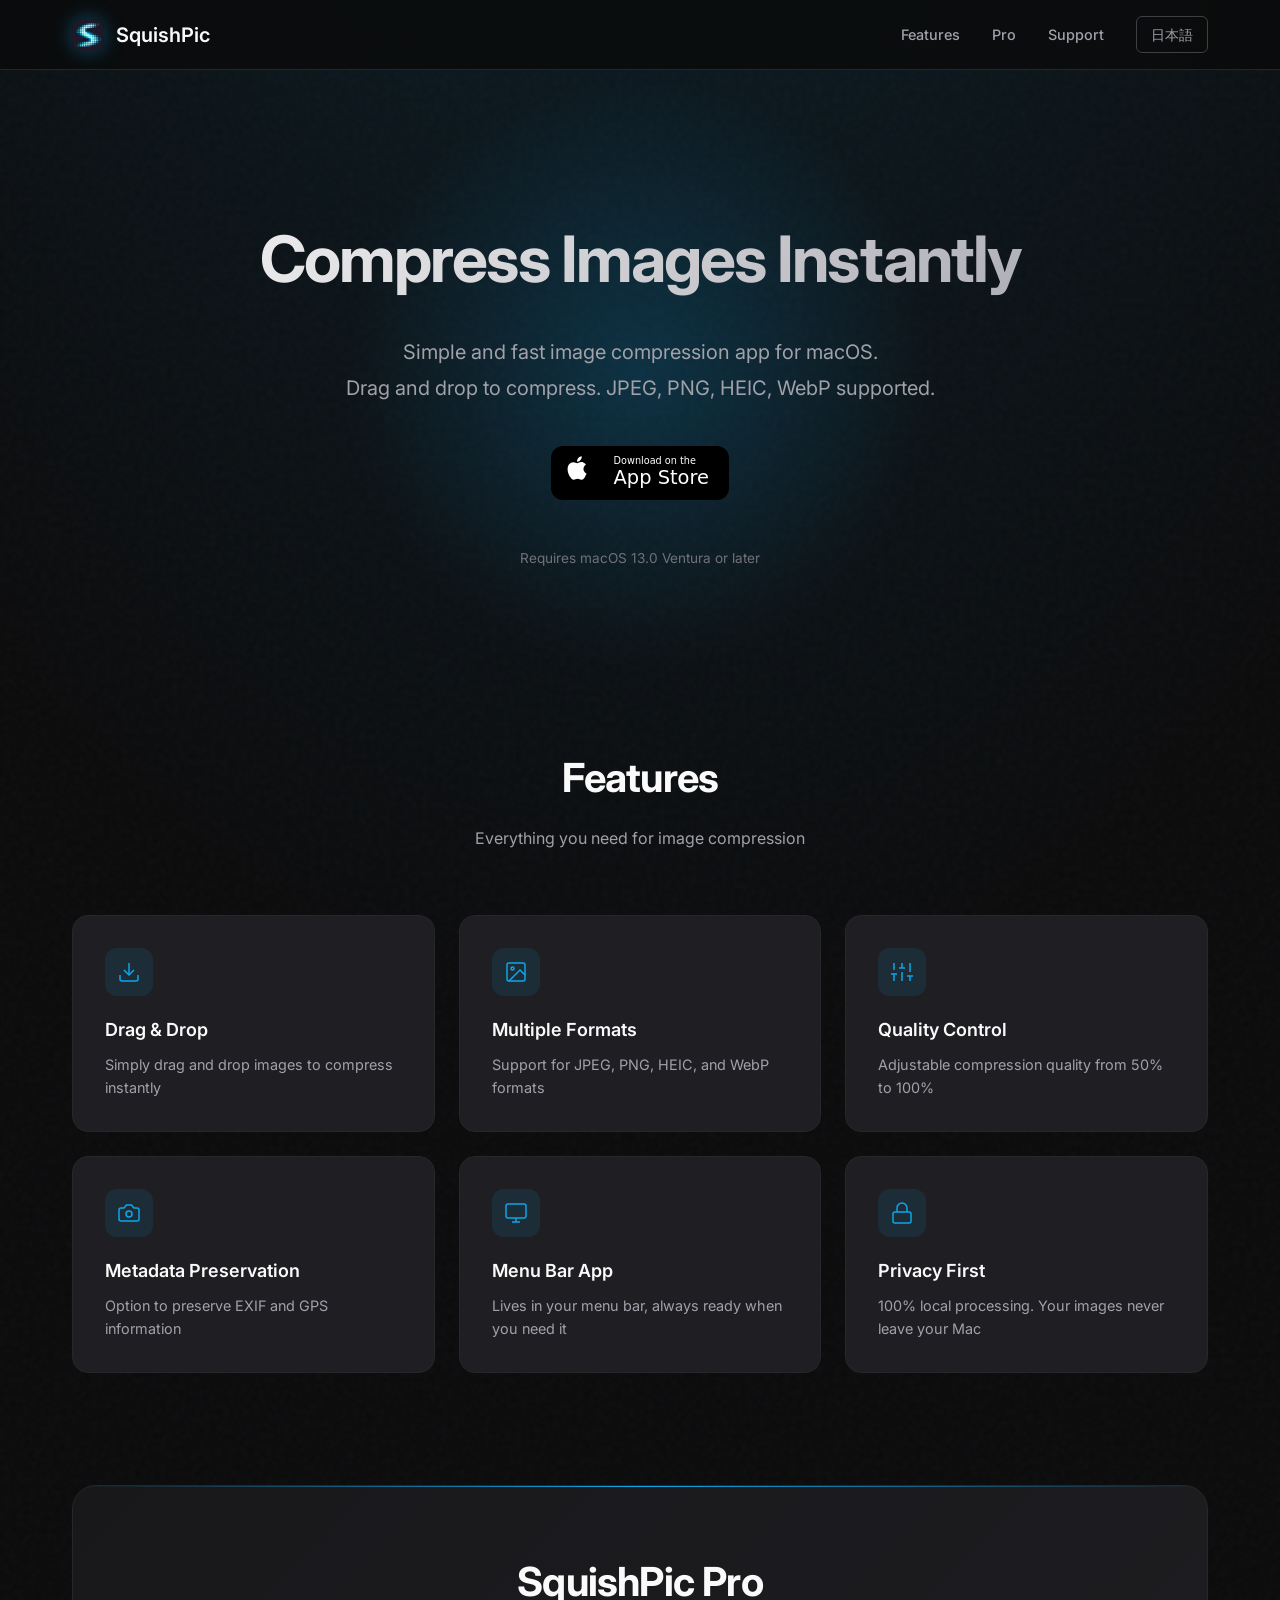
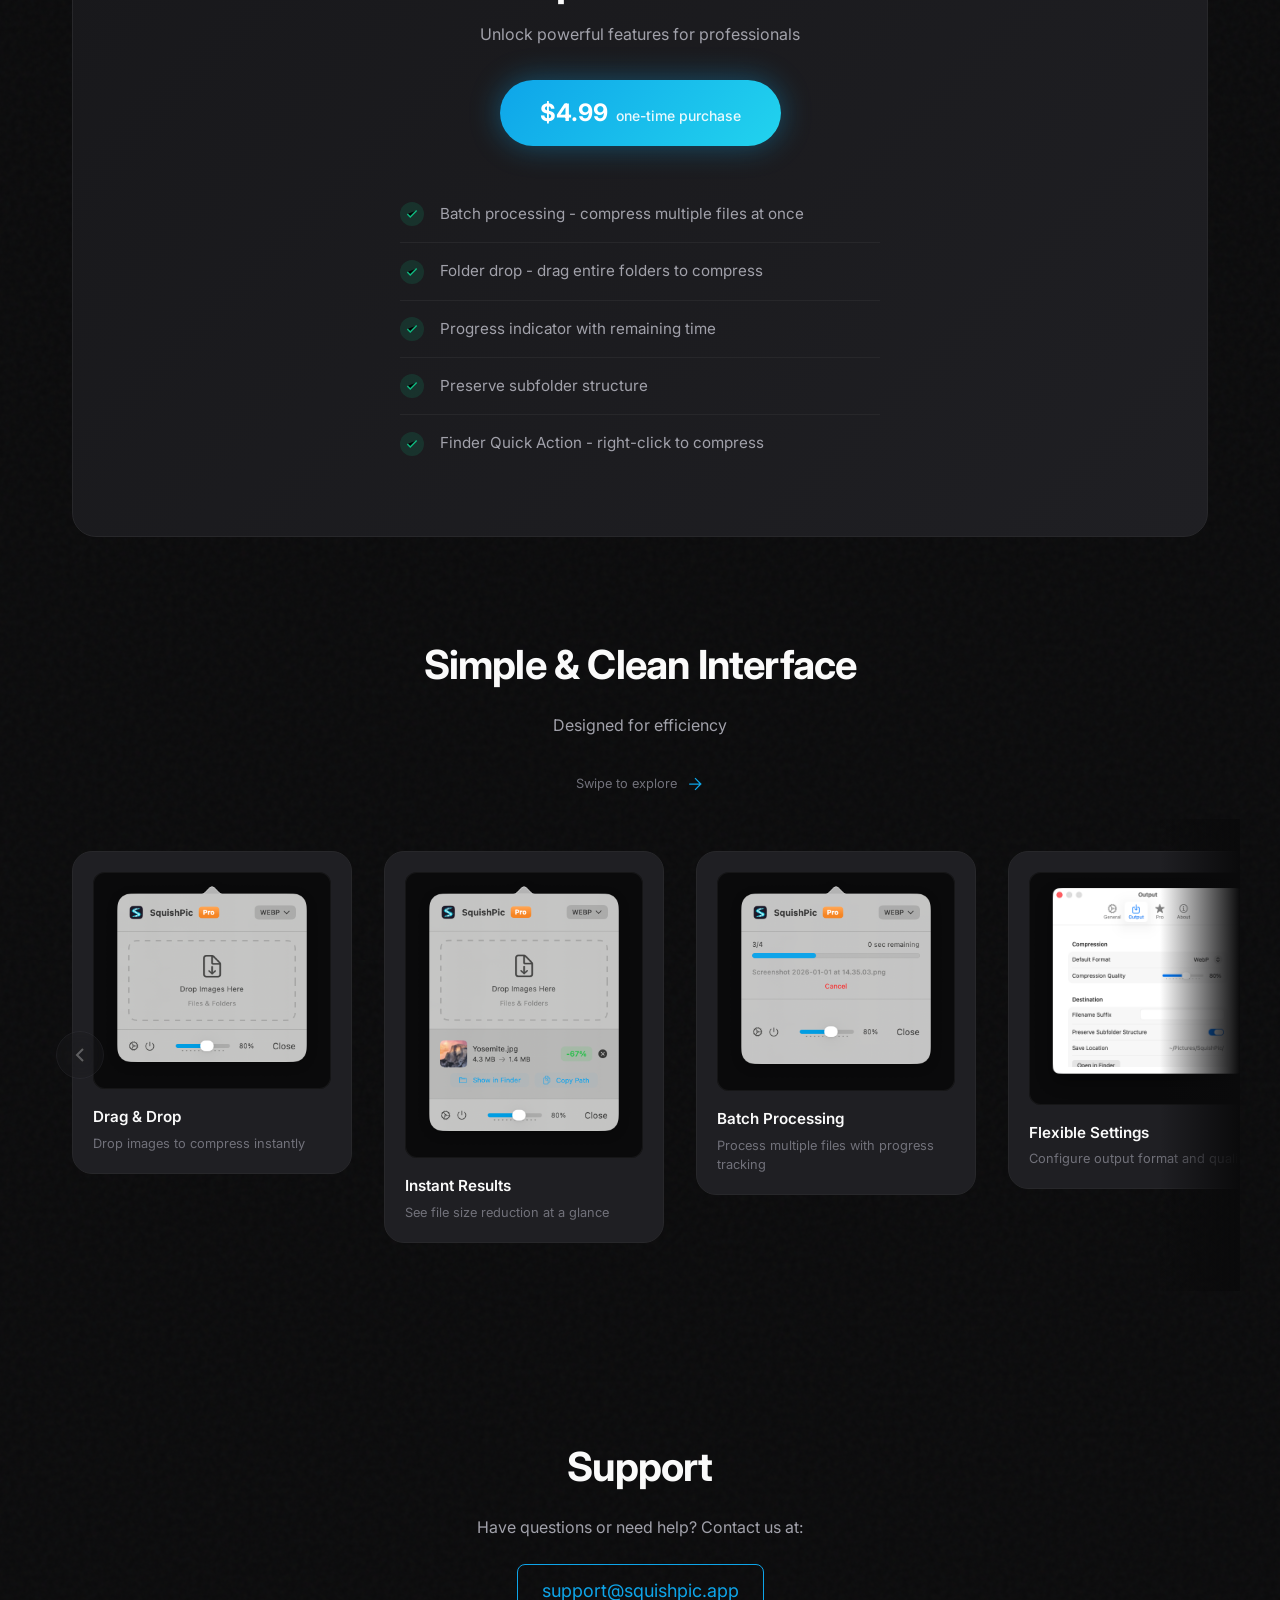
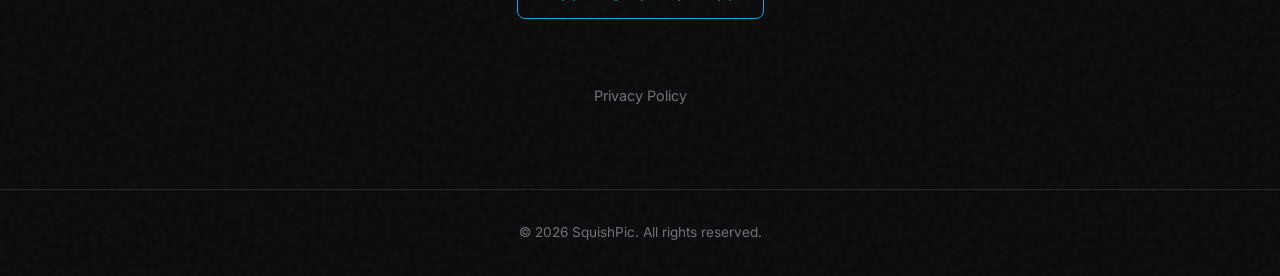
==== commit 657d9d19: "Update copyright year to 2026" ====
--- a/index.html
+++ b/index.html
@@ -252,7 +252,7 @@
     </main>
 
     <footer>
-        <p>&copy; 2025 SquishPic. All rights reserved.</p>
+        <p>&copy; 2026 SquishPic. All rights reserved.</p>
     </footer>
 
     <script>
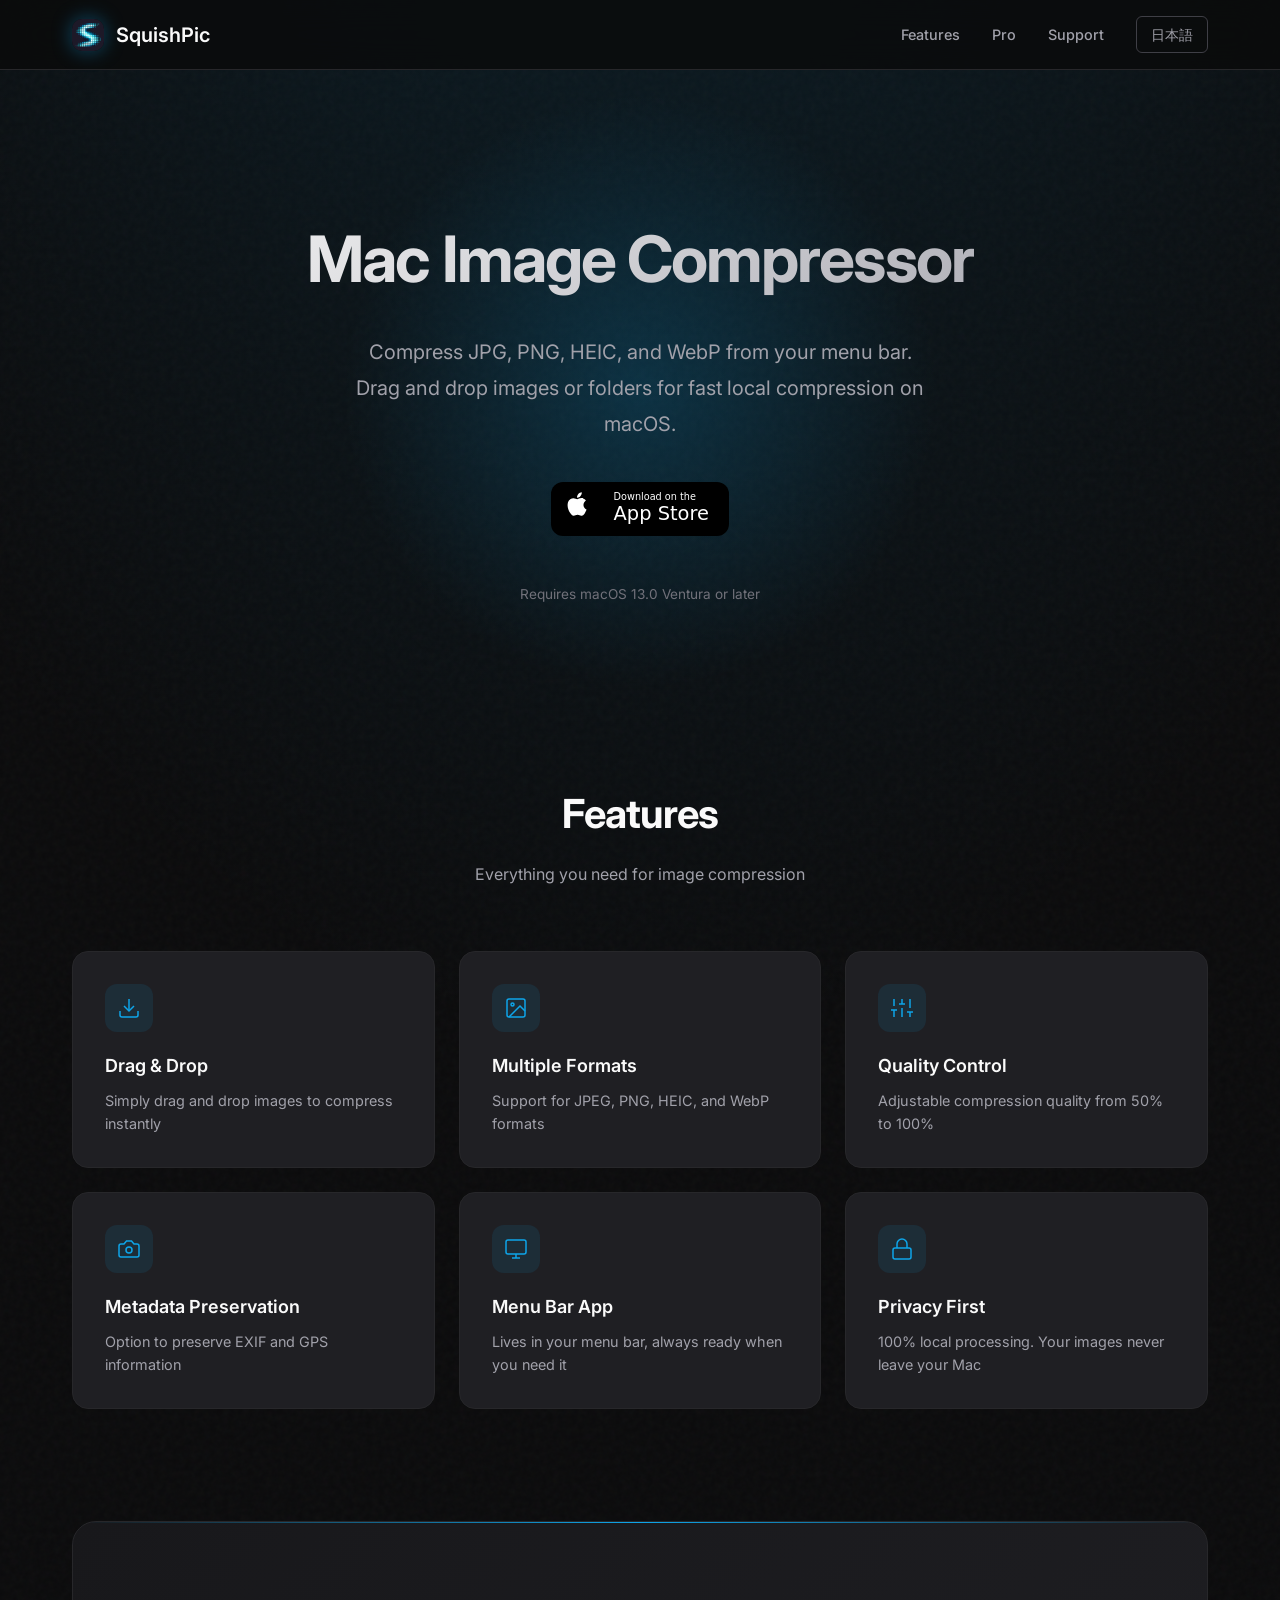
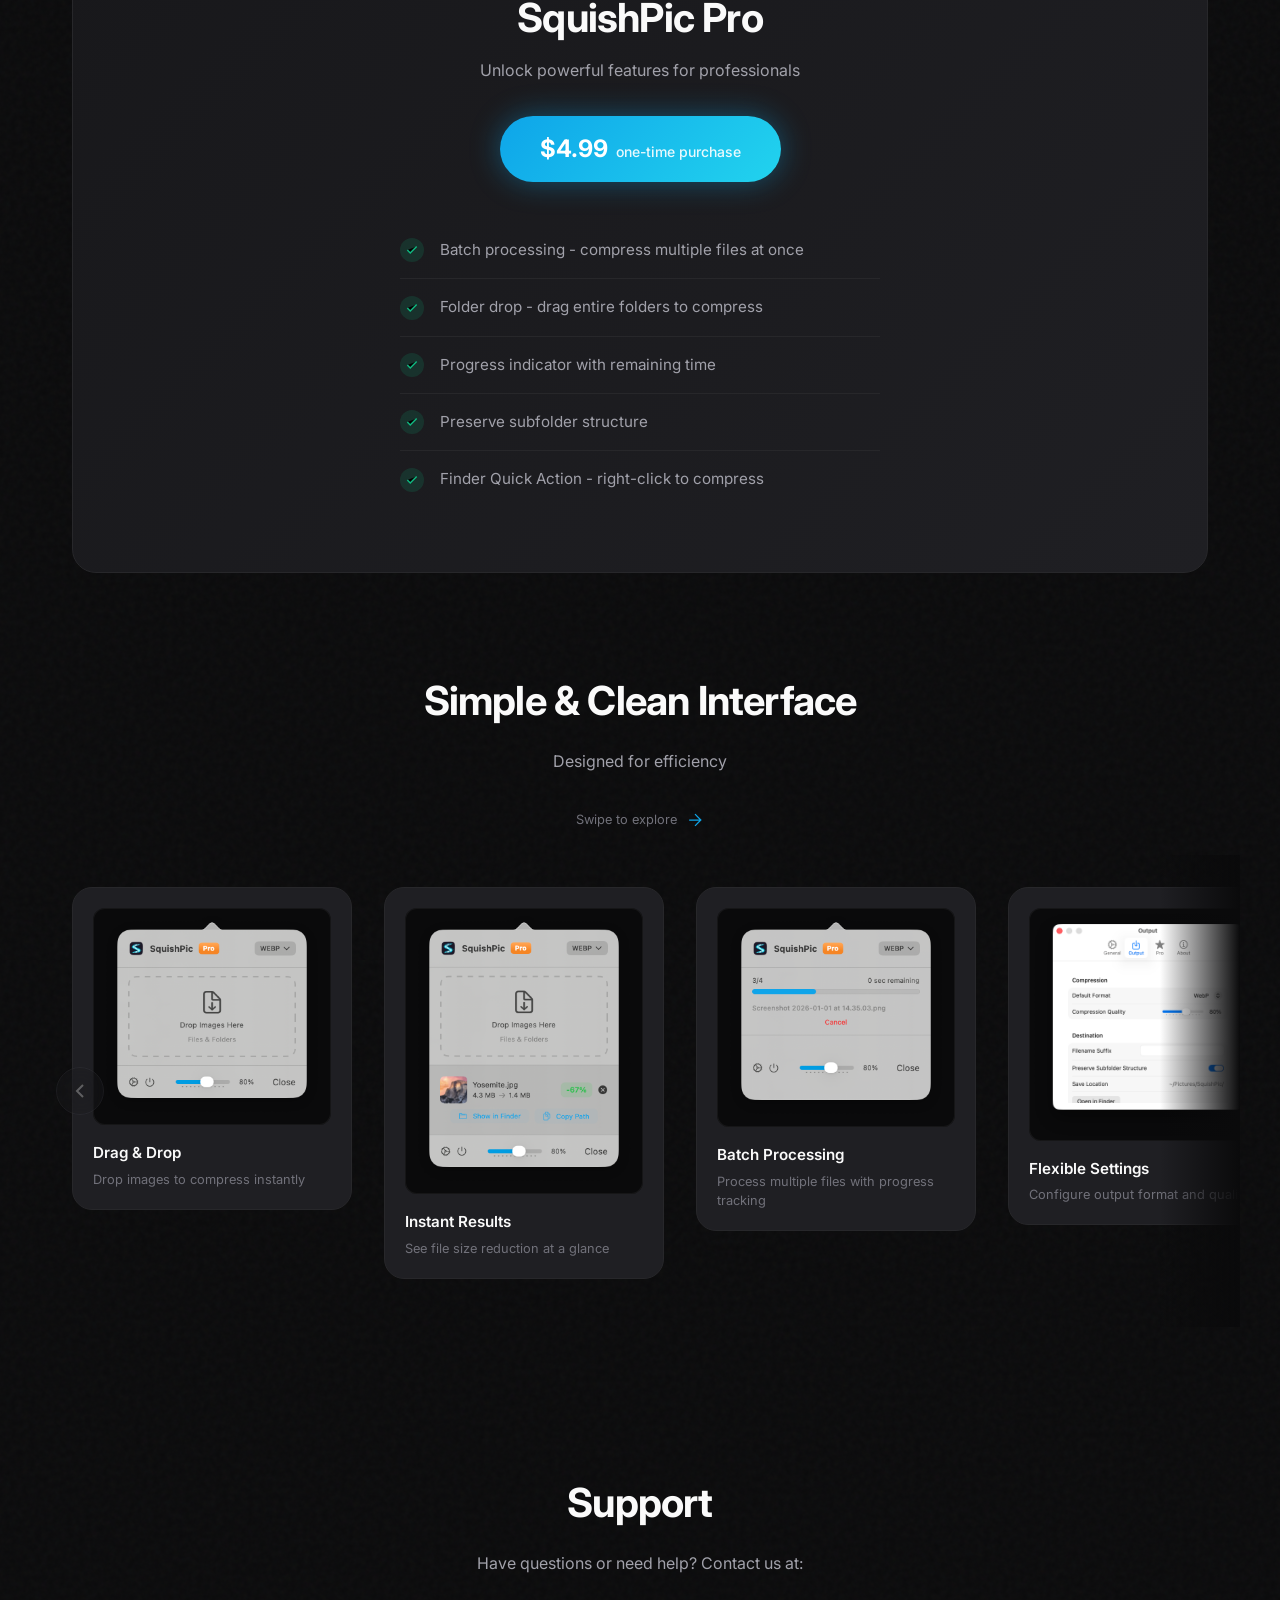
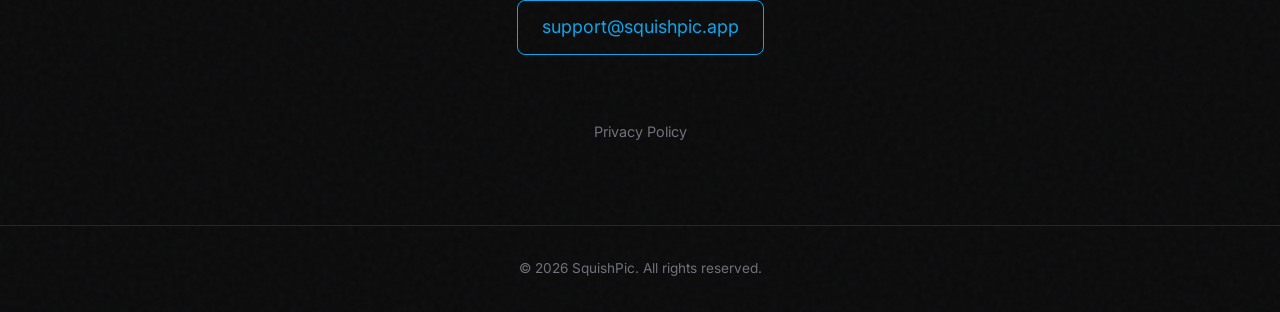
==== commit a238677e: "commit" ====
--- a/index.html
+++ b/index.html
@@ -3,8 +3,8 @@
 <head>
     <meta charset="UTF-8">
     <meta name="viewport" content="width=device-width, initial-scale=1.0">
-    <title>SquishPic - Fast Image Compression for macOS</title>
-    <meta name="description" content="SquishPic is a simple and fast image compression app for macOS. Compress JPEG, PNG, HEIC, and WebP images with drag and drop.">
+    <title>SquishPic: Mac Image Compressor for JPG, PNG, HEIC &amp; WebP</title>
+    <meta name="description" content="SquishPic is a Mac image compressor that shrinks JPG, PNG, HEIC, and WebP from your menu bar. Drag and drop images or folders for fast local compression on macOS.">
     <link rel="stylesheet" href="css/style.css">
     <link rel="icon" href="images/icon.png" type="image/png">
 </head>
@@ -26,10 +26,10 @@
 
     <main>
         <section class="hero">
-            <h1 class="animate-in">Compress Images Instantly</h1>
-            <p class="tagline animate-in delay-1">Simple and fast image compression app for macOS.<br>Drag and drop to compress. JPEG, PNG, HEIC, WebP supported.</p>
+            <h1 class="animate-in">Mac Image Compressor</h1>
+            <p class="tagline animate-in delay-1">Compress JPG, PNG, HEIC, and WebP from your menu bar.<br>Drag and drop images or folders for fast local compression on macOS.</p>
             <div class="cta animate-in delay-2">
-                <a href="#" class="app-store-badge">
+                <a href="https://apps.apple.com/us/app/squishpic/id6757522104" class="app-store-badge">
                     <img src="images/appstore.svg" alt="Download on the App Store">
                 </a>
             </div>
